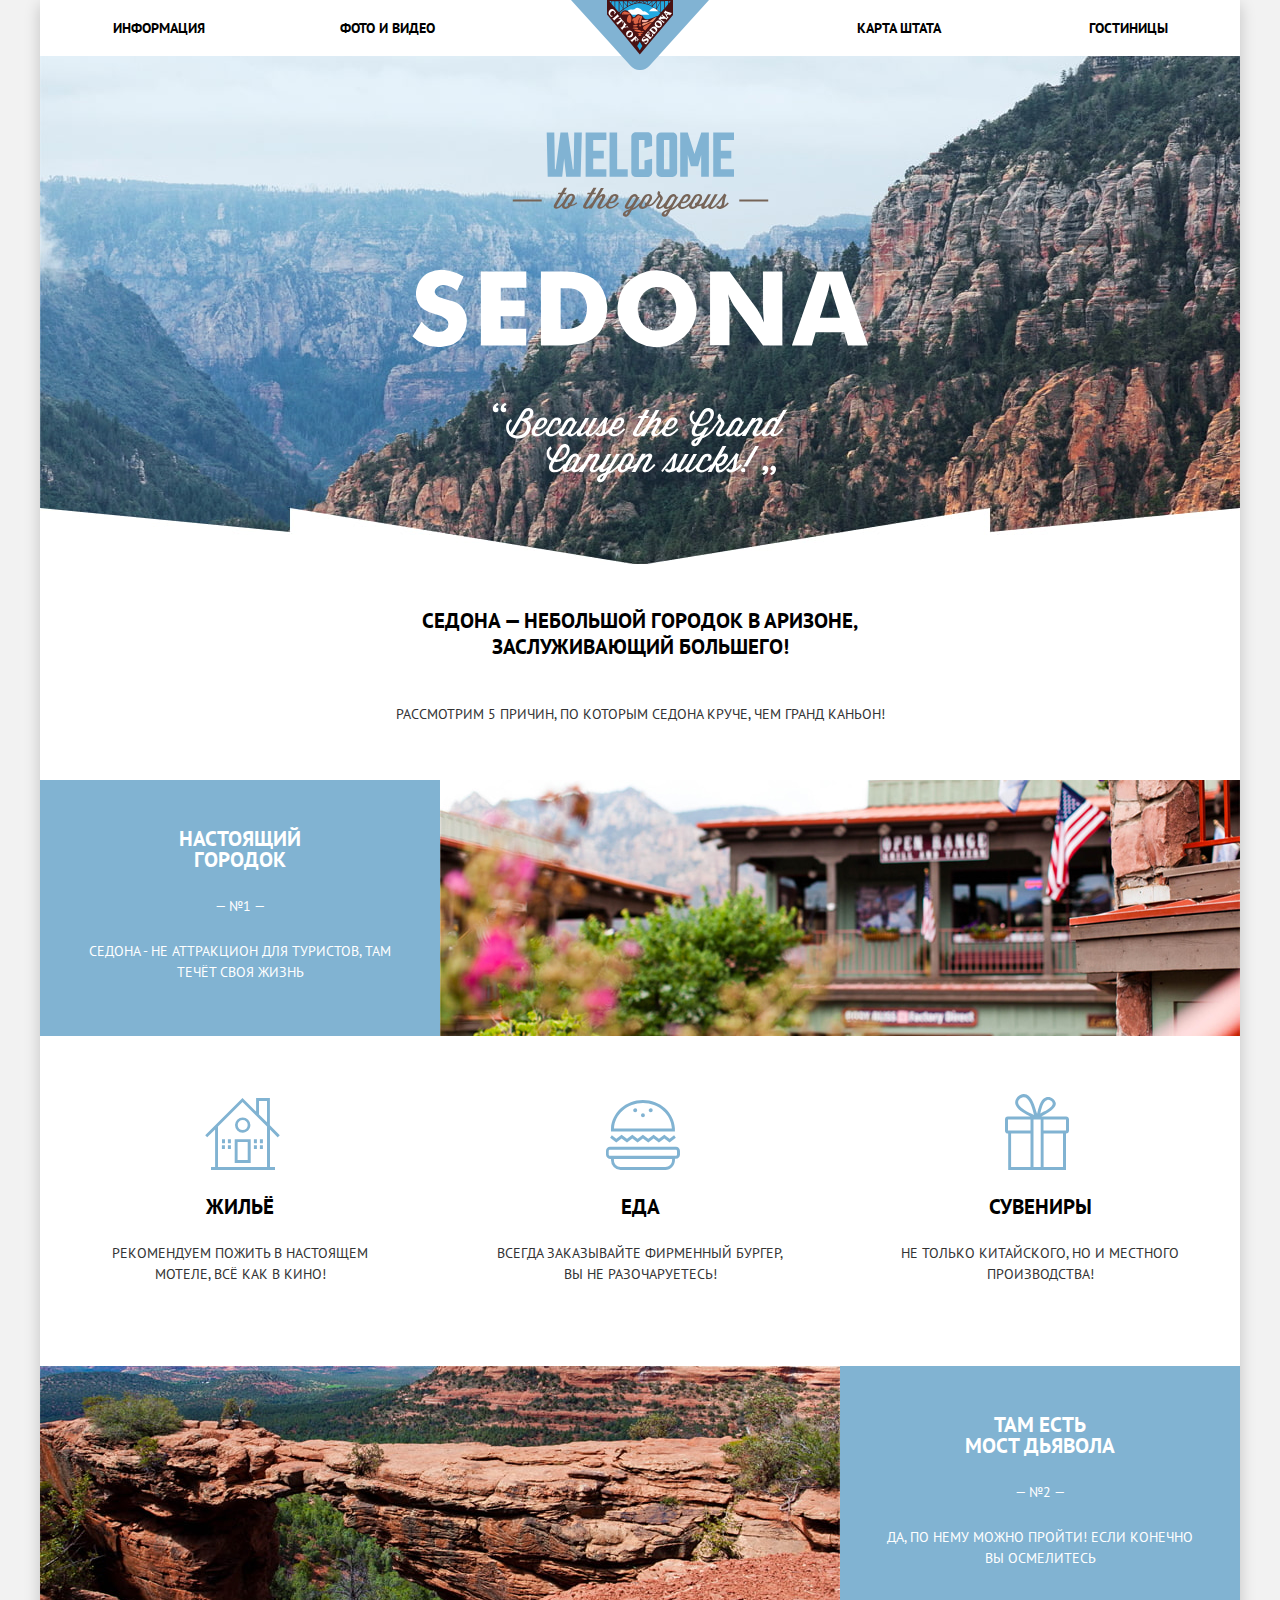
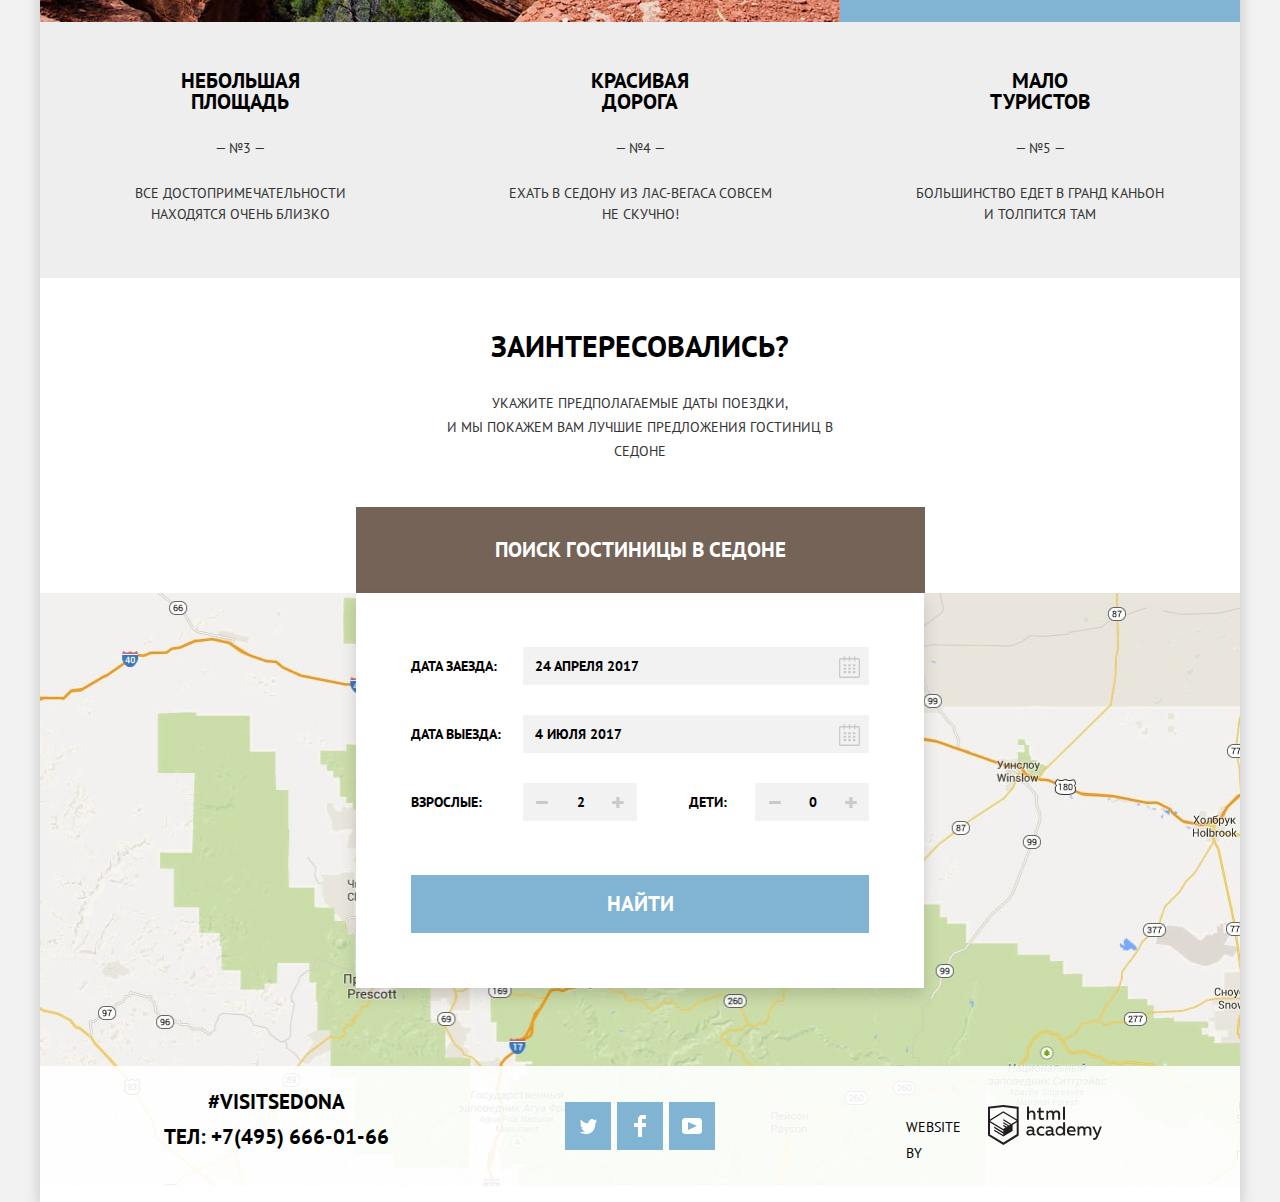
==== index.html @ 5205ff21 "декоративные элементы-часть: фильтр в каталоге (+добавила картинку в папку img), социконки, логотип " ====
<!DOCTYPE html>
<html class="page" lang="ru">
  <head>
    <meta charset="utf-8">
    <title>Седона Главная</title>
    <link href="https://fonts.googleapis.com/css2?family=PT+Sans:wght@400;700&display=swap" rel="stylesheet">
    <link href="css/normalize.css" rel="stylesheet">
    <link href="css/style.css" rel="stylesheet">
  </head>

  <body class="page-body">
  <div class="wrapper">
    <header class="header">
      <a class="header-logo">
        <img src="img/logo-sedona.svg" width="138" height="70"
             alt="Логотип компании Седона">
      </a>
      <nav class="main-navigation">
        <ul class="navigation-list">
          <li><a href="#">Информация</a></li>
          <li><a href="#">Фото и видео</a></li>
          <li><a href="#">Карта штата</a></li>
          <li><a href="catalog.html">Гостиницы</a></li>
        </ul>
      </nav>
    </header>

    <main class="main">
      <div class="introduction">
        <div class="introduction-picture">
          <h1 class="visually-hidden">Сервис поиска жилья в городке Седона</h1>
          <img src="img/welcome.svg" width="457" height="351"
               lang="en" alt="Welcome to the gorgeous Sedona. Because the Grand Canyon sucks!">
        </div>
        <p>Седона — небольшой городок в Аризоне, заслуживающий большего!</p>
      </div>
      <section class="features">
        <h2>Рассмотрим 5 причин, по которым Седона круче, чем Гранд Каньон!</h2>
        <ol class="features-list">
          <li class="feature-item feature-main feature-item-big">
            <div class="feature-item-wrapper">
              <span>— №1 —</span>
              <h3 class="feature-heading">Настоящий городок</h3>
              <p class="feature-text">Седона - не аттракцион для туристов, там течёт своя жизнь</p>
            </div>
            <img class="feature-img" src="img/town.jpg" width="800" height="256"
                 alt="городской пейзаж">
            <ul class="features-list-extra">
              <li class="list-extra-item extra-item-1">
                <h4>Жильё</h4>
                <p class="extra-text">Рекомендуем пожить в настоящем мотеле, всё как в кино!</p>
              </li>
              <li class="list-extra-item extra-item-2">
                <h4>Еда</h4>
                <p class="extra-text">Всегда заказывайте фирменный бургер, вы не разочаруетесь!</p>
              </li>
              <li class="list-extra-item extra-item-3">
                <h4>Сувениры</h4>
                <p class="extra-text">Не только китайского, но и местного производства!</p>
              </li>
            </ul>
          </li>
          <li class="feature-item feature-main feature-item-normal">
            <div class="feature-item-wrapper">
              <span>— №2 —</span>
              <h3 class="feature-heading">Там есть Мост&nbsp;Дьявола</h3>
              <p class="feature-text">Да, по нему можно пройти! Если конечно вы осмелитесь</p>
            </div>
            <img class="feature-img" src="img/devils-bridge.jpg" width="800" height="256"
                 alt="арочный каменный мост">
          </li>
          <li class="feature-item feature-item-small">
            <span>— №3 —</span>
            <h3 class="feature-heading">Небольшая площадь</h3>
            <p class="feature-text">Все достопримечательности находятся очень близко</p>
          </li>
          <li class="feature-item feature-item-small">
            <span>— №4 —</span>
            <h3 class="feature-heading">Красивая дорога</h3>
            <p class="feature-text">Ехать в Седону из Лас-Вегаса совсем не скучно!</p>
          </li>
          <li class="feature-item feature-item-small">
            <span>— №5 —</span>
            <h3 class="feature-heading">Мало туристов</h3>
            <p class="feature-text">Большинство едет в Гранд Каньон и&nbsp;толпится там</p>
          </li>
        </ol>
      </section>
      <section class="search-hotels">
        <h2 class="visually-hidden">Раздел поиска гостиниц</h2>
        <p class="question">Заинтересовались?</p>
        <p>Укажите предполагаемые даты поездки, и&nbsp;мы&nbsp;покажем&nbsp;вам&nbsp;лучшие предложения гостиниц в
          Cедоне</p>
        <button class="button button-2 open-form-button" type="button">Поиск гостиницы в Седоне</button>
        <div class="search-form-wrapper">
          <form class="search-form" action="https://echo.htmlacademy.ru" method="get">
            <p class="search-item search-item-date">
              <label for="datein">Дата заезда:</label>
              <input id="datein" type="text" name="datein" placeholder="24 апреля 2017"
                     aria-label="поле ввода даты заезда">
              <button class="button-form-decor button-decor-calendar" type="button"
                      aria-label="отметить в календаре дату заезда">
                <span class="visually-hidden">календарь</span>
                <svg width="21" height="23" viewBox="0 0 21 23" fill="none" xmlns="http://www.w3.org/2000/svg">
                  <path fill-rule="evenodd" clip-rule="evenodd" d="M16.406 3.02498H19.251C20.217 3.02498 21 3.84698 21
                  4.86198V21.164C21 22.179 20.217 23 19.251 23H1.75C0.784 23 0 22.179 0 21.164V4.86198C0 3.84698 0.784
                  3.02498 1.75 3.02498H4.593V1.64798C4.593 1.26698 4.887 0.958984 5.25 0.958984C5.612 0.958984 5.906
                  1.26698 5.906 1.64798V3.02498H9.844V1.64798C9.844 1.26698 10.138 0.958984 10.501 0.958984C10.862
                  0.958984 11.156 1.26698 11.156 1.64798V3.02498H15.094V1.64798C15.094 1.26698 15.387 0.958984 15.75
                   0.958984C16.112 0.958984 16.406 1.26698 16.406 1.64798V3.02498ZM19.5646 21.484C19.6466 21.3979
                   19.691 21.2828 19.688 21.164H19.689V4.86198C19.689 4.60898 19.493 4.40298 19.252
                   4.40298H16.407V5.78098C16.407 6.16198 16.113 6.46998 15.751 6.46998C15.388 6.46998 15.095
                   6.16198 15.095 5.78098V4.40298H11.157V5.78098C11.157 6.16198 10.863 6.46998 10.502 6.46998C10.139
                   6.46998 9.845 6.16198 9.845 5.78098V4.40298H5.907V5.78098C5.907 6.16198 5.613 6.46998 5.251
                   6.46998C4.888 6.46998 4.594 6.16198 4.594 5.78098V4.40298H1.75C1.50263 4.40953 1.30696 4.61458
                   1.312 4.86198V21.164C1.30696 21.4114 1.50263 21.6164 1.75 21.623H19.251C19.3698 21.6201 19.4826
                   21.5701 19.5646 21.484Z"/>
                  <path fill-rule="evenodd" clip-rule="evenodd" d="M4.59399 9.2251H7.21899V11.2911H4.59399V9.2251ZM4.59399
                  12.6681H7.21899V14.7351H4.59399V12.6681ZM7.21899 16.1121H4.59399V18.1781H7.21899V16.1121ZM9.18799
                  16.1121H11.813V18.1781H9.18799V16.1121ZM11.813 12.6681H9.18799V14.7351H11.813V12.6681ZM9.18799
                  9.2251H11.813V11.2911H9.18799V9.2251ZM16.406 16.1121H13.781V18.1781H16.406V16.1121ZM13.781
                  12.6681H16.406V14.7351H13.781V12.6681ZM16.406 9.2251H13.781V11.2911H16.406V9.2251Z"/>
                </svg>
              </button>
            </p>
            <p class="search-item search-item-date">
              <label for="dateout">Дата выезда:</label>
              <input id="dateout" type="text" name="dateout" placeholder="4 июля 2017"
                     aria-label="поле ввода даты выезда">
              <button class="button-form-decor button-decor-calendar" type="button"
                      aria-label="отметить в календаре дату выезда">
                <span class="visually-hidden">календарь</span>
                <svg width="21" height="23" viewBox="0 0 21 23" fill="none" xmlns="http://www.w3.org/2000/svg">
                  <path fill-rule="evenodd" clip-rule="evenodd" d="M16.406 3.02498H19.251C20.217 3.02498 21 3.84698 21
                  4.86198V21.164C21 22.179 20.217 23 19.251 23H1.75C0.784 23 0 22.179 0 21.164V4.86198C0 3.84698 0.784
                  3.02498 1.75 3.02498H4.593V1.64798C4.593 1.26698 4.887 0.958984 5.25 0.958984C5.612 0.958984 5.906
                  1.26698 5.906 1.64798V3.02498H9.844V1.64798C9.844 1.26698 10.138 0.958984 10.501 0.958984C10.862
                  0.958984 11.156 1.26698 11.156 1.64798V3.02498H15.094V1.64798C15.094 1.26698 15.387 0.958984 15.75
                   0.958984C16.112 0.958984 16.406 1.26698 16.406 1.64798V3.02498ZM19.5646 21.484C19.6466 21.3979
                   19.691 21.2828 19.688 21.164H19.689V4.86198C19.689 4.60898 19.493 4.40298 19.252
                   4.40298H16.407V5.78098C16.407 6.16198 16.113 6.46998 15.751 6.46998C15.388 6.46998 15.095
                   6.16198 15.095 5.78098V4.40298H11.157V5.78098C11.157 6.16198 10.863 6.46998 10.502 6.46998C10.139
                   6.46998 9.845 6.16198 9.845 5.78098V4.40298H5.907V5.78098C5.907 6.16198 5.613 6.46998 5.251
                   6.46998C4.888 6.46998 4.594 6.16198 4.594 5.78098V4.40298H1.75C1.50263 4.40953 1.30696 4.61458
                   1.312 4.86198V21.164C1.30696 21.4114 1.50263 21.6164 1.75 21.623H19.251C19.3698 21.6201 19.4826
                   21.5701 19.5646 21.484Z"/>
                  <path fill-rule="evenodd" clip-rule="evenodd" d="M4.59399 9.2251H7.21899V11.2911H4.59399V9.2251ZM4.59399
                  12.6681H7.21899V14.7351H4.59399V12.6681ZM7.21899 16.1121H4.59399V18.1781H7.21899V16.1121ZM9.18799
                  16.1121H11.813V18.1781H9.18799V16.1121ZM11.813 12.6681H9.18799V14.7351H11.813V12.6681ZM9.18799
                  9.2251H11.813V11.2911H9.18799V9.2251ZM16.406 16.1121H13.781V18.1781H16.406V16.1121ZM13.781
                  12.6681H16.406V14.7351H13.781V12.6681ZM16.406 9.2251H13.781V11.2911H16.406V9.2251Z"/>
                </svg>
              </button>
            </p>
            <div class="search-item-wrapper">
              <p class="search-item search-item-number search-item-adult">
                <label for="number-adult">Взрослые:</label>
                <button class="button-form-decor number-button button-decor-minus" type="button"
                        aria-label="уменьшить количество взрослых">
                  <span>−</span>
                </button>
                <input id="number-adult" type="number" name="number-adult" value="2"
                       aria-label="поле для ввода количества взрослых">
                <button class="button-form-decor number-button button-decor-plus" type="button"
                        aria-label="увеличить количество взрослых">
                  <span>+</span>
                </button>
              </p>
              <p class="search-item search-item-number search-item-children">
                <label for="number-children">Дети:</label>
                <button class="button-form-decor number-button button-decor-minus" type="button"
                        aria-label="уменьшить количество детей">
                  <span>−</span>
                </button>
                <input id="number-children" type="number" name="number-children" value="0"
                       aria-label="поле для ввода количества детей">
                <button class="button-form-decor number-button button-decor-plus" type="button"
                        aria-label="увеличить количество детей">
                  <span>+</span>
                </button>
              </p>
            </div>
            <button class="button button-1 search-button" type="submit" aria-label="найти предложения гостиниц">Найти
            </button>
          </form>
        </div>
      </section>
      <section class="map">
        <h2 class="visually-hidden">Как до нас добраться</h2>
        <img class="map-image" src="img/map.jpg" width="1199" height="593" alt="карта проезда в Седону">
      </section>
    </main>

    <footer class="footer">
      <section class="footer-contacts">
        <h2 class="visually-hidden">Наши контакты</h2>
        <p class="footer-contacts-hashtag" lang="en">#visitSEDONA</p>
        <p class="footer-contacts-phone">
          тел:
          <a href="tel:+74956660166" aria-label="телефон для связи +74956660166">+7(495) 666-01-66</a>
        </p>
      </section>
      <section class="footer-social">
        <h2 class="visually-hidden">Мы в соцсетях</h2>
        <ul class="footer-social-list">
          <li>
            <a class="social-button" href="https://twitter.com/">
              <span class="visually-hidden">Седона в Твиттере</span>
              <svg width="17" height="17" viewBox="0 0 17 17" fill="none" xmlns="http://www.w3.org/2000/svg">
                <path d="M10.95 1.14409C12.635 0.648089 13.934 1.41409 14.527 2.32309C15.2 2.09209 15.858 1.84209
                16.538 1.61509C16.5249 2.30145 16.2117 2.94761 15.681 3.38309C16.366 3.55309 16.985 2.89209 16.985
                2.89209C16.816 3.89209 15.979 4.68009 15.422 4.91609C15.191 11.6661 12.247 16.1331 5.34498
                15.9981H4.89898C4.48898 15.9981 0.734977 15.5381 0.000976562 14.1111C2.27198 14.3071 3.89398 13.6891
                4.69398 12.9341C3.73398 12.6341 2.01498 12.4571 1.71498 9.98409C2.06398 10.0901 2.27898 10.2121 2.90498
                10.1031C1.70498 9.24709 0.373977 8.53009 0.447977 6.33009C0.732977 6.65809 1.51498 6.86609 1.78798
                6.80209C1.08498 6.56109 -0.182023 3.44209 0.893977 1.85009C2.71198 3.70409 4.62898 5.45609 8.04598
                 5.62309C8.25398 3.33009 9.18298 1.79309 10.95 1.14409Z"/>
              </svg>
            </a>
          </li>
          <li>
            <a class="social-button" href="https://www.facebook.com/">
              <span class="visually-hidden">Седона в Фейсбуке</span>
              <svg width="12" height="22" viewBox="0 0 12 22" fill="none" xmlns="http://www.w3.org/2000/svg">
                <path d="M12 4V0H8C5.79086 0 4 1.79086 4 4V8H0V12H4V22H8V12H12V8H8V4H12Z"/>
              </svg>
            </a>
          </li>
          <li>
            <a class="social-button" href="https://www.youtube.com/">
              <span class="visually-hidden">Седона в Ютьюбе</span>
              <svg width="20" height="16" viewBox="0 0 20 16" fill="none" xmlns="http://www.w3.org/2000/svg">
                <path fill-rule="evenodd" clip-rule="evenodd" d="M3 0H17C18.65 0 20 1.35 20 3V13C20 14.65 18.65 16
                17 16H3C1.35 16 0 14.65 0 13V3C0 1.35 1.35 0 3 0ZM6.027 4.002V11.998L15.014 8L6.027 4.002Z"/>
              </svg>
            </a>
          </li>
        </ul>
      </section>
      <p class="footer-copyright" lang="en">
        <span class="footer-copyright-text">Website by</span>
        <a class="footer-copyright-link" href="https://htmlacademy.ru/intensive/htmlcss">
          <!--<img src="img/logo-htmlacademy.svg" width="115" height="41"
               alt="HTML Academy">-->
          <svg width="115" height="41" fill="none" xmlns="http://www.w3.org/2000/svg">
            <path fill-rule="evenodd" clip-rule="evenodd" d="M15.5 1h-.1L0 2.8v28.8l15.4 9.3 15.3-9.3V2.7L15.5 1.1zM77
            2.7h-2v13.1h2v-13zM41 2.6v5.2a4 4 0 012.8-1.3c1 0 2 .3 2.6 1 .7.7 1 1.7 1 2.7v5.6h-2v-5.3c.1-.6
            0-1-.3-1.5-.4-.4-.8-.6-1.3-.7h-.3c-1 0-2 .6-2.5 1.5v6h-2V2.6h2zM77 31.5h-1.7V30a4 4 0 01-3.4 1.6 4.7 4.7 0
             01-4.3-4.7c0-2.5 1.9-4.6 4.3-4.8a4 4 0 013.2 1.5v-5.4h2v13.2zM47 30l.6-.1v1.4l-1.2.2c-.8 0-1.5-.4-1.8-1a5
             5 0 01-3.3 1.1c-1.6 0-3-.9-3-2.8 0-2.3 2-3 3.9-3l2.3.3V26c0-1-.8-2-2.4-2-1 0-2.1.3-3.1.8v-1.9c1-.3 2.2-.5
             3.3-.6 2.5 0 4 1.2 4 4v3.2l.2.4c.1.2.2.2.4.2h.2zm-6.7-1.3c0 .4.2.8.5 1 .3.3.6.4 1 .4h.1c1 0 1.9-.4
             2.6-1v-1.6a10 10 0 00-2-.2c-1 0-2.2.3-2.2 1.4zM56 23c-.8-.4-1.7-.7-2.7-.7H53c-1.2 0-2.3.6-3.1 1.5-.9
             1-1.3 2.1-1.3 3.4v.4a4.5 4.5 0 004.7 4.2c1 0 2-.2 3-.6v-1.8c-.8.4-1.7.7-2.6.7-1 0-2.1-.5-2.7-1.5a3 3 0
              010-3c.6-1 1.6-1.5 2.7-1.5.9 0 1.7.3 2.4.8v-1.9zm10.2 7.2l.5-.1v1.4l-1.2.2c-.8 0-1.5-.4-1.8-1a5 5 0
              01-3.3 1.1c-1.6 0-3-.9-3-2.8 0-2.3 2-3 3.9-3 .7 0 1.5.1 2.2.3V26c0-1-.8-2-2.3-2-1 0-2.1.3-3.1.8v-1.9c1-.3
              2.2-.5 3.3-.6 2.5 0 4 1.2 4 4v3.2c0 .2 0 .3.2.4 0 .2.2.2.4.2h.2zm-6.3-.3c-.3-.2-.5-.6-.5-1 0-1 1.1-1.4
              2.3-1.4.6 0 1.2 0 1.9.2V29c-.7.7-1.6 1-2.6 1-.5.1-.9 0-1.1-.3zm9.4-2.9a3 3 0 013-3v.1A3 3 0 0175 26V28a3
              3 0 01-2.9 2 3 3 0 01-2.9-3zm14-4.7c3.5 0 4.8 3 4.2 5.5h-6.6c.2 1.7 1.8 2.3 3.4 2.3 1 0 1.9-.2
              2.8-.6V31c-1 .4-2.1.7-3.2.6-2.7 0-5-1.5-5-4.7 0-1.2.3-2.4 1.1-3.3.8-1 2-1.4 3.1-1.5h.2zm-2.4 4a2.4
              2.4 0 012.5-2.3 2 2 0 011.8.6c.4.5.6 1.1.6 1.7h-5zm8.6 5.3v-9h1.7v1a4 4 0 013-1.3 3 3 0 012.7
              1.5c.8-.9 2-1.4 3.1-1.4 1 0 1.9.3 2.5 1 .7.7 1 1.6.9 2.6v5.6h-2v-5.6c0-.4
              0-.9-.4-1.2-.3-.4-.7-.6-1.1-.7h-.3a3 3 0 00-2.2 1.2v6.3h-2v-5.6c0-.4
              0-.9-.4-1.2-.2-.4-.7-.6-1.1-.7h-.2c-1 .1-1.8.6-2.3 1.4v6.1h-1.9zm24.5-9h-2l-2.7 6.8-3-6.8h-2.1l4.2
              9-.2.5c-.5 1.4-1.2 2-2.1 2a3 3 0 01-1 0v1.6l1.2.2c1.3 0 2.6-.8 3.6-3.1l4-10.2zM52.7 6.8V3.5l-2
              .5v2.7h-1.6v1.8h1.7V13c0 .8.2 1.6.8 2.2.6.6 1.4.9 2.2.7a7 7 0 002.3-.3v-1.8c-.5.3-1.1.4-1.7.4-1.2
              0-1.7-.4-1.7-1.6v-4h3.2V6.7h-3.2zm5.7 9v-9H60v1a4 4 0 013-1.3 3 3 0 012.7 1.4c.8-.9 1.9-1.4 3-1.4 1 0 2
              .3 2.6 1 .6.7 1 1.7.8 2.6v5.6h-2v-5.5c0-.5 0-1-.4-1.3-.2-.3-.7-.6-1.1-.6h-.2a3 3 0 00-2.2
              1.2v6.2h-2v-5.5c0-.5-.1-1-.4-1.3-.3-.3-.7-.6-1.1-.6h-.3c-1 0-1.8.6-2.3 1.4v6h-1.8zM28.7
              30.3zm0-12v12l-13.3 8.1-13.4-8V18.4l13.3 8.1V28l-9.1-5.5V24l9.1 5.7V31l-9.1-5.6V27l9.2 5.6
              9.2-5.7v-6l4.1-2.6zm0-1.5L25 18.9 23.3 20l-8-5v1.5l6.9 4.2-.2.1-1 .6-5.7-3.4v1.4l4.5 2.7-1
              .7-3.5-2v1.4l2.2 1.3-2.2 1.4-13.2-8 13.2-8.2 13.4 8zM15.3 7.3l13.4 8V4.7L15.4 3 2 4.6v10.8l13.3-8.1z"/>
          </svg>
          <span class="visually-hidden">Website by HTML Academy</span>
        </a>
      </p>
    </footer>
  </div>
  </body>
</html>
---- css/style.css ----
/* Variables */

:root {
  --white: #FFFFFF; /*background-page, filter-text, range-line-full, check-box-standard, background-input-focus */
  --background-basic: #EEEEEE; /*3-4-5-features*/
  --background-mountain: #B38B84; /*background-mountain*/
  --background-map: #CBDDA9; /*background-map*/
  --background-other: #F2F2F2; /*background-left-right, background-input-standard, background-rating */
  --small-text: #333333; /*small-text-index */
  --box-shadow-all: rgba(0, 1, 1, 0.2); /*box-shadow-all*/
  --box-shadow-form: rgba(0, 1, 1, 0.15); /*box-shadow index-form */
  --input-hover: #EBEBEB; /*background-input-hover*/
  --border: #E5E5E5; /*input-border-focus, catalog-border*/
  --form-icon: #A9A9A9; /*form-icon-standard-index*/
  --checkbox-blocked: #6A6A6A;
  --range-round: #ABABAB; /*range-round*/
  --scale-text-opacity: rgba(255, 255, 255, 0.3); /*scale-text-opacity*/
  --sorting-icon: #CACACA; /*sorting-icon-standard*/
  --rating-text: #666666; /*rating-text*/

  --footer: rgba(255, 255, 255, 0.9); /*footer*/
  --html-academy: #231F20; /*html-academy-standard*/
  --html-academy-active: #BDBBBC; /*html-academy-active*/

  --button-2-hover: #604E43; /*button-2-hover*/
  --button-2-active: #503E33; /*button-2-active*/
  --extra-color: #766357; /*button-2-standard, menu-link-active */

  --button-1-hover: #669EC0; /*button-1-hover, socials-icon-hover*/
  --button-1-active: #5496BD; /*button-1-active, socials-icon-active*/
  --theme-color: #81B3D2;
  /*button-1-standard, socials-icon-standard, stars, background hotels, menu-link-hover,
                        sorting-link-active-hover, sorting-icon-active, card-link-hover, form-icon-active
                        html-academy-hover*/
  --black: #000000; /*big text, sorting-icon-hover, card-link-standard, form-icon-hover*/
  --sorting-link: rgba(0, 0, 0, 0.3); /*sorting-link*/
}

/* Global */

html {
  box-sizing: border-box;
}

*, *:before, *:after {
  box-sizing: inherit;
}

body {
  min-width: 1200px;
  margin: 0;
  padding: 0;
  font-size: 14px;
  line-height: 21px;
  font-weight: 400;
  font-family: "PT Sans", Arial, sans-serif;
  text-transform: uppercase;
  color: var(--small-text);
  background-color: var(--background-other);
}

a {
  text-decoration: none;
}

img {
  max-width: 100%;
  height: auto;
}

.header {
  width: 100%;
  margin-bottom: 15px;
  padding-top: 15px;
  position: relative;
}

/* Grid */

.wrapper {
  width: 1200px;
  min-height: 100vh;
  background-color: var(--white);
  margin: 0 auto;
  display: grid;
  grid-template-rows: min-content 1fr min-content;
  align-content: start;
  box-shadow: 0 5px 15px var(--box-shadow-all);
}

/* Logo */

.header-logo {
  position: absolute;
  top: 0;
  left: 50%;
  right: 50%;
  width: 138px;
  height: 70px;
  margin-left: -69px;
}

/* Main navigation */

.main-navigation {
  padding-right: 72px;
  padding-left: 73px;
  line-height: 26px;
  font-weight: 700;
  list-style: none;
}

.navigation-list {
  display: flex;
  flex-wrap: wrap;
  list-style: none;
  margin: 0;
  padding: 0;
}

.navigation-list li {
  width: 227px;
}

.navigation-list li:nth-child(4n+1) {
  text-align: left;
}

.navigation-list li:nth-child(4n+2) {
  text-align: left;
  margin-right: auto;
}

.navigation-list li:nth-child(4n+3) {
  text-align: right;
}

.navigation-list li:nth-child(4n+4) {
  text-align: right;
}

.navigation-list a:not([href]) {
  color: var(--extra-color);
}

.navigation-list a {
  color: var(--black);
}

.navigation-list a:hover,
.navigation-list a:focus {
  color: var(--theme-color);
}

.navigation-list a:active {
  color: var(--sorting-link);
}

/* Introduction */

.introduction {
  text-align: center;
  margin-bottom: 41px;

}

.introduction-picture {
  margin-bottom: 43px;
  padding-top: 76px;
  padding-bottom: 82px;
  background-color: var(--background-mountain);
  background-image: url("../img/mountain-landscape.jpg");
  background-position: center bottom;
  background-size: cover;

}

.introduction-picture img {
  display: block;
  width: 457px;
  height: 351px;
  margin: 0 auto;
}

.introduction p {
  font-size: 21px;
  line-height: 26px;
  font-weight: 700;
  color: var(--black);
  margin: 0 365px;
}

/* Features */

.features {
  text-align: center;
  font-size: 14px;
  line-height: 21px;
  font-weight: 400;
  margin-bottom: 56px;
}

.features-list {
  display: grid;
  grid-template-columns: 1fr 1fr 1fr;
  grid-template-rows: auto 1fr 1fr;
  margin: 0;
  padding: 0;
  list-style: none;
}

.features h2 {
  margin: 0;
  margin-bottom: 53px;
  font-size: inherit;
  line-height: 26px;
  font-weight: inherit;
}

.feature-item h3,
.feature-item h4 {
  margin: 0;
  margin-bottom: 26px;
  padding-right: 70px;
  padding-left: 70px;
  font-size: 21px;
}

.feature-item-small h3,
.features-list-extra h4 {
  color: var(--black);
}

.feature-item-big {
  grid-column: 1 / 4;
  grid-row: 1 / 2;
  display: grid;
  grid-template-columns: 1fr 1fr 1fr;
  grid-template-rows: min-content auto;
  margin-bottom: 74px;
}

.feature-item-big .feature-item-wrapper {
  grid-column: 1 / 2;
  grid-row: 1 / 2;
}

.feature-main .feature-item-wrapper {
  display: flex;
  flex-direction: column;
  padding: 48px 45px 0;
  color: var(--white);
  background-color: var(--theme-color);
}

.feature-img {
  width: 800px;
  height: 256px;
  margin: 0;
}

li.feature-item-big .feature-img {
  grid-column: 2 / 4;
  grid-row: 1 / 2;
}

li.feature-item-normal {
  grid-column: 1 / 4;
  grid-row: 2 / 3;
  display: grid;
  grid-template-columns: 1fr 1fr 1fr;
  grid-template-rows: auto;
}

.feature-item-normal .feature-item-wrapper {
  grid-column: 3 / 4;
  grid-row: 1 / 2;
}

.feature-item-normal .feature-img {
  grid-column: 1 / 3;
  grid-row: 1 / 2;
  margin: 0;
}

.feature-item span {
  margin: 0;
  margin-bottom: 24px;
}

.feature-text {
  margin: 0;
}

.features-list-extra {
  grid-column: 1 / 4;
  grid-row: 2 / 3;
  display: flex;
  justify-content: space-around;
  min-height: 256px;
  margin: 0;
  padding: 0;
  padding-top: 160px;
  list-style: none;
}

.list-extra-item {
  width: 400px;
  padding-right: 50px;
  padding-left: 50px;
}

.list-extra-item h4 {
  position: relative;
}

.list-extra-item h4::after {
  content: "";
  position: absolute;
  bottom: 47px;
  left: 50%;
  margin-left: -35px;
  color: var(--theme-color);
  background-repeat: no-repeat;
  background-position: 0 0;
}

.extra-item-1 h4::after {
  width: 75px;
  height: 72px;
  background-image: url("../img/housing.svg");
}

.extra-item-2 h4::after {
  width: 75px;
  height: 70px;
  background-image: url("../img/food.svg");
}

.extra-item-3 h4::after {
  width: 64px;
  height: 77px;
  background-image: url("../img/souvenirs.svg");
}

.extra-text {
  margin: 0;
}

.feature-heading {
  order: -1;
}

li.feature-item-small {
  display: flex;
  flex-direction: column;
  padding: 48px 60px 0;
  background-color: var(--background-basic);
}

/* Search hotels */

.search-hotels {
  padding: 0 300px 0;
  line-height: 24px;
  text-align: center;
}

.question {
  margin: 0;
  margin-bottom: 33px;
  font-size: 30px;
  font-weight: 700;
  color: var(--black);
}

.question + p {
  margin: 0;
  margin-bottom: 44px;
  padding: 0 82px 0;
}

.search-hotels button {
  margin-bottom: 0;
  font-size: 21px;
  line-height: 26px;
}

.open-form-button {
  padding: 30px 139px;
}

/* Button */

.button {
  display: inline-block;
  font-weight: 700;
  text-align: center;
  color: var(--white);
  vertical-align: middle;
  text-transform: uppercase;
  border: none;
}

.button-1 {
  background-color: var(--theme-color);
}

.button-1:hover,
.button-1:focus {
  background-color: var(--button-1-hover);
}

.button-1:active {
  color: var(--scale-text-opacity);
  background-color: var(--button-1-active);
}

.button-2 {
  background-color: var(--extra-color);
}

.button-2:hover,
.button-2:focus {
  background-color: var(--button-2-hover);
}

.button-2:active {
  color: var(--scale-text-opacity);
  background-color: var(--button-2-active);
}

/* Search-form */

.search-form {
  margin: 0 auto;
  padding-top: 54px;
  padding-right: 55px;
  padding-bottom: 55px;
  padding-left: 55px;
  width: 568px;
  font-size: 14px;
  line-height: 26px;
  font-weight: 700;
  color: var(--black);
  box-shadow: 0 7px 15px var(--box-shadow-form);
  text-align: left;
}

.search-item {
  margin: 0;
  margin-bottom: 30px;
  position: relative;
  display: flex;
  justify-content: space-between;
}

.search-item-adult {
  margin-right: 14px;
  width: 226px;
}

.search-item-children {
  min-width: 180px;
}

.search-item-wrapper {
  display: flex;
  justify-content: space-between;
}

.search-item input {
  margin: 0;
  padding: 11px 11px 11px 12px;
  font-weight: 700;
  text-transform: inherit;
  background-color: var(--background-other);
  border: 0;
}

.search-item label {
  margin: 0;
  align-self: center;
}

.search-item-date input {
  width: 346px;
}

.search-item-number input {
  width: 114px;
  text-align: center;
}

input[type="number"]::-webkit-outer-spin-button,
input[type="number"]::-webkit-inner-spin-button {
  -webkit-appearance: none;
  appearance: none;
  margin: 0;
}

input[type="number"] {
  -moz-appearance: textfield;
}

.search-item-number {
  margin-bottom: 45px;
}

.search-item input:hover {
  background-color: var(--input-hover);
}

.search-item input:focus {
  background-color: var(--white);
  border: 2px solid var(--border);
}

.search-item input[type="text"]::placeholder {
  color: var(--black);
}

.search-item input[type="text"]::-ms-input-placeholder {
  color: var(--black);
}

.search-button {
  width: 458px;
  margin-top: 9px;
  padding: 16px 17px;
}

.button-form-decor {
  margin: 0;
  padding: 0;
  position: absolute;
  border: none;
  background-color: transparent;
}

.button-decor-calendar {
  width: 21px;
  height: 23px;
  top: 8px;
  right: 9px;
}

.button-decor-calendar path {
  fill: var(--sorting-icon);
}

.button-decor-calendar:hover path,
.button-decor-calendar:focus path {
  fill: var(--black);
}

.button-decor-calendar:active path {
  fill: var(--theme-color);
}

.number-button {
  display: inline-block;
  margin: 0;
  padding: 0;
  font-weight: 700;
  text-align: center;
  color: var(--black);
  vertical-align: middle;
  text-transform: uppercase;
  border: none;
  width: 12px;
  height: 12px;
}

.number-button span {
  font-size: 26px;
}

.search-item-children .button-decor-minus {
  right: 89px;
  bottom: 20px;
}

.search-item-adult .button-decor-minus {
  right: 90px;
  bottom: 20px;
}

.search-item-children .button-decor-plus {
  right: 13px;
  bottom: 20px;
}

.search-item-adult .button-decor-plus {
  right: 14px;
  bottom: 20px;
}

.number-button {
  color: var(--sorting-icon);
}

.number-button:hover,
.number-button:focus {
  color: var(--black);
}

.number-button:active {
  color: var(--theme-color);
}

/* Map */
.map {
  margin: 0;
  padding: 0;
}

.map-image {
  width: 1200px;
  height: 593px;
  text-align: center;
  margin: 0;
  padding: 0;
  background-color: var(--background-map);
}

/* Footer */

.footer {
  display: grid;
  grid-template-columns: 1fr 1fr 1fr;
  justify-content: space-around;
  padding: 23px 54px 36px;
  line-height: 26px;
  color: var(--black);
  background-color: var(--footer);
}

.footer-contacts {
  justify-self: center;
  margin: 0;
  font-size: 21px;
  font-weight: 700;
  text-align: center;
}

.footer-contacts-hashtag {
  margin: 0;
  margin-bottom: 9px;
}

.footer-contacts-phone {
  margin: 0;
}

.footer-contacts a {
  margin: 0;
  padding: 0;
  color: var(--black);
}

.footer-contacts a:hover,
.footer-contacts a:focus {
  color: var(--theme-color);
}

.footer-contacts a:active {
  color: var(--sorting-link);
}

.footer-social {
  justify-self: center;
  margin: 0;
  padding-top: 13px;
  width: 150px;
}

.footer-social-list {
  display: flex;
  flex-wrap: wrap;
  justify-content: space-between;
  margin: 0;
  padding: 0;
  list-style: none;
}

/* Social button */

.social-button {
  display: flex;
  align-items: center;
  justify-content: center;
  width: 46px;
  height: 48px;
  background-color: var(--theme-color);
  color: var(--white);
}

.social-button path {
  fill: var(--white);
}

.social-button:hover,
.social-button:focus {
  background-color: var(--button-1-hover);
}

.social-button:active {
  background-color: var(--button-1-active);

}

.social-button:active path {
  fill: var(--scale-text-opacity);
}

/* Copyright */

.footer-copyright {
  justify-self: center;
  max-width: 197px;
  margin: 0;
  padding: 0;
  padding-top: 15px;
  display: flex;
  align-items: start;
}

.footer-copyright-text {
  margin-right: 8px;
  padding-top: 10px;
}

.footer-copyright-link {
  margin: 0;
  padding: 0;
}

.footer-copyright-link path {
  fill: var(--html-academy);
}

.footer-copyright-link:hover path,
.footer-copyright-link:focus path {
  fill: var(--theme-color);
}

.footer-copyright-link:active path {
  fill: var(--html-academy-active);
}

/* Filters */

.filters {
  margin: 0;
  padding-top: 26px;
  padding-right: 73px;
  padding-left: 72px;
  padding-bottom: 7px;
  color: var(--white);
  background-color: var(--background-mountain);
  background-image: url("../img/background.jpg");
  background-position: center bottom;
  background-size: cover;
}

.filter {
  margin: 0;
  display: flex;
  flex-wrap: wrap;
}

.filter-fieldset {
  padding: 0;
  margin: 0;
  border: none;
}

.filter fieldset:not(:nth-last-child(-n+2)) {
  margin-right: 117px;
}

.filter fieldset:nth-last-child(2) {
  margin-right: auto;
}

.filter-legend {
  margin-bottom: 11px;
  font-size: 16px;
  font-weight: 700;
}

.filter-list {
  padding: 0;
  padding-top: 14px;
  padding-left: 41px;
  margin: 0;
  list-style: none;
}

.filter-list-item {
  margin-bottom: 25px;
}

.filter-list-item label {
  position: relative;
  display: block;
  cursor: pointer;
  user-select: none;
}

.filter-input-checkbox:not(:checked) + label::before {
  content: "";
  position: absolute;
  left: -40px;
  top: 0;
  width: 23px;
  height: 23px;
  border: 2px solid var(--white);
  border-radius: 2px;
}

.filter-input-checkbox:checked + label::before {
  content: "";
  position: absolute;
  left: -40px;
  top: 0;
  width: 27px;
  height: 23px;
  background-image: url("../img/checkbox-on.svg");
  background-repeat: no-repeat;
  background-position: 0 0;
}

.filter-input-checkbox:not(:checked):disabled + label::before {
  content: "";
  position: absolute;
  left: -40px;
  top: 0;
  width: 23px;
  height: 23px;
  border: 2px solid var(--checkbox-blocked);
  border-radius: 2px;
}

.filter-input-checkbox:checked:disabled + label::before {
  content: "";
  position: absolute;
  left: -40px;
  top: 0;
  width: 27px;
  height: 23px;
  background-image: url("../img/checkbox-on-blocked.svg");
  background-repeat: no-repeat;
  background-position: 0 0;
}

.filter-input-checkbox:focus + label::before {
  outline: thin dotted;
  outline: 5px auto -webkit-focus-ring-color;
  outline-offset: -2px;
}

/* Range-filter */

.filter-fieldset-range {
  margin-bottom: 20px;
}

.range-filter {
  width: 317px;
}

.price-controls {
  position: relative;
  margin-bottom: 5px;
  padding: 5px 8px 6px 5px;
  display: grid;
  grid-template-columns: 1fr 1fr;
  border: 2px solid var(--white);
  border-radius: 2px;
}

.price-controls::after {
  content: "";
  position: absolute;
  top: 15px;
  left: 147px;
  transform: rotate(90deg);
  width: 23px;
  height: 2px;
  background-color: var(--white);
}

.price-wrapper {
  position: relative;
  justify-self: end;
}

.price-controls label {
  margin: 0;
  padding: 0;
}

.price-controls input[type="number"] {
  margin: 0;
  padding: 0;
  color: var(--white);
  background-color: transparent;
  width: 70px;
  text-transform: inherit;
  border: none;
}

.range-controls {
  position: relative;
  height: 10px;
  padding: 15px 0;
}

.range-controls .scale {
  height: 2px;
  margin-left: 7px;
  background: var(--scale-text-opacity);
}

.range-controls .bar {
  width: 82%;
  height: 2px;
  background: var(--white);
}

.toggle {
  box-sizing: content-box;
  position: absolute;
  top: 6px;
  width: 4px;
  height: 4px;
  padding: 0;
  border: 7px solid var(--white);
  background-color: var(--range-round);
  border-radius: 50%;
  box-shadow: 0 2px 1px 0 var(--range-round);
  cursor: pointer;
}

.range-controls .toggle-min {
  left: 1px;
}

.range-controls .toggle-max {
  left: 253px;
}

.toggle:hover,
.toggle:focus {
  /*bottom: 1px;
  right: 2px;
  border: 9px solid var(--white);*/
  transform: scale(1.3)
}

.filter-button {
  display: block;
  padding: 5px 34px 6px 34px;
  line-height: 21px;
  text-transform: uppercase;
  margin: 0 85px;
  color: var(--white);
  background-color: transparent;
  border: 2px solid var(--white);
  border-radius: 2px;
}

.filter-button:hover,
.filter-button:focus {
  color: var(--black);
  background-color: var(--white);
}

/* Sorting*/

.sorting {
  margin: 0;
  margin-top: 29px;
  padding-right: 73px;
  padding-bottom: 31px;
  padding-left: 73px;
  display: flex;
  font-size: 12px;
  line-height: 18px;
  color: var(--black);
  border-bottom: 1px solid var(--border);
}

.sorting-list {
  margin: 0;
  padding: 0;
  list-style: none;
}

.sorting-results {
  margin: 0;
  margin-right: 47px;
  font-size: 21px;
  line-height: 26px;
  font-weight: 700;
}

.sorting-text {
  margin: 0;
  margin-right: 40px;
  padding-top: 2px;
  align-self: start;
}

.sorting-catigories {
  margin-right: auto;
  padding-top: 3px;
  align-self: start;
  display: flex;
  flex-wrap: wrap;
}

.sorting-catigories li {
  margin: 0;
  padding: 0;
  margin-right: 33px;
}

.sorting-catigories li:last-child {
  margin-right: 0;
}

.sorting-catigories a {
  margin: 0;
  padding: 0;
  color: var(--sorting-link);
  border-bottom: 1px dotted var(--theme-color);
}

.sorting-catigories-link:hover,
.sorting-catigories-link:focus {
  color: var(--theme-color);
}

.sorting-catigories-link:active {
  color: var(--black);
  border: none;
}

.sorting-catigories-link.current {
  color: var(--theme-color);
  border: none;
}

.sorting-controls {
  width: 35px;
  position: relative;
}

.sorting-controls-item {
  width: 11px;
  height: 10px;
  margin: 0;
  padding: 0;
  position: absolute;
}

.sorting-controls-up {
  transform: rotate(180deg);
  top: 15px;
  left: 0;
}

.sorting-controls-down {
  top: 8px;
  right: 0;
}

.sorting-controls-link path {
  fill: var(--sorting-icon);
}

.sorting-controls-link:hover path,
.sorting-controls-link:focus path {
  fill: var(--black);
}

.sorting-controls-link:active path {
  fill: var(--theme-color);
}

.sorting-controls-link.current path {
  fill: var(--theme-color);
}

/* Catalog */
.catalog {
  margin: 0;
  padding: 0;

}

.catalog-list {
  margin: 0;
  padding: 0;
  list-style: none;
  display: grid;

}

.catalog-item {
  display: flex;
  min-height: 151px;
  padding-top: 24px;
  padding-right: 71px;
  padding-left: 73px;
  padding-bottom: 30px;

  border-bottom: 1px solid var(--border);
}

.catalog-item-image {
  width: 135px;
  height: 90px;
  margin: 0;
  margin-right: 29px;
  padding-top: 6px;
}

.catalog-item-info {
  width: 288px;
  margin-right: auto;
  display: flex;
  flex-wrap: wrap;
  justify-content: start;
  align-items: start;
  align-content: start;
}

.catalog-item-info h3 {
  width: 288px;
  margin: 0;
  margin-bottom: 6px;
  padding: 0;
  font-size: 21px;
  line-height: 26px;
  font-weight: 700;
}

.item-info-wrapper {
  display: flex;
  margin-bottom: 16px;
}

.item-info-wrapper span {
  min-width: 109px;
  margin: 0;
  margin-right: 6px;
  padding: 0;
}

.catalog-item-info .button-1 {
  margin-right: 6px;
}

.catalog-button {
  margin: 0;
  padding: 4px 17px 2px 17px;
}

a.item-link {
  color: var(--black);
}

a.item-link:hover,
a.item-link:focus {
  color: var(--theme-color);
}

a.item-link:active {
  color: var(--sorting-link);
}

.wrap-rating {
  padding-top: 5px;
  display: flex;
  flex-direction: column;
  justify-content: space-between;
}

.catalog-item-stars {
  height: 17px;
  margin: 0;
  padding: 0;
  margin-left: auto;
  background-image: url(/img/star.svg);
  background-repeat: space;
}

.four-stars {
  width: 91px;
}

.three-stars {
  width: 67px;
}

.two-stars {
  width: 42px;
}

.rating {
  padding: 3px 12px 3px 15px;
  margin: 0;
  margin-right: 2px;
  color: var(--rating-text);
  background-color: var(--background-other);
}

.visually-hidden:not(:focus):not(:active),
input[type="checkbox"].visually-hidden,
input[type="radio"].visually-hidden {
  position: absolute;
  width: 1px;
  height: 1px;
  margin: -1px;
  border: 0;
  padding: 0;
  white-space: nowrap;
  clip-path: inset(100%);
  clip: rect(0 0 0 0);
  overflow: hidden;
}

/* Layers */

.search-form-wrapper {
  width: 100%;
  position: relative;
}

.search-form {
  position: absolute;
  background-color: var(--white);
  right: 16px;
  top: 0;
}

.map {
  margin-bottom: -126px;
}
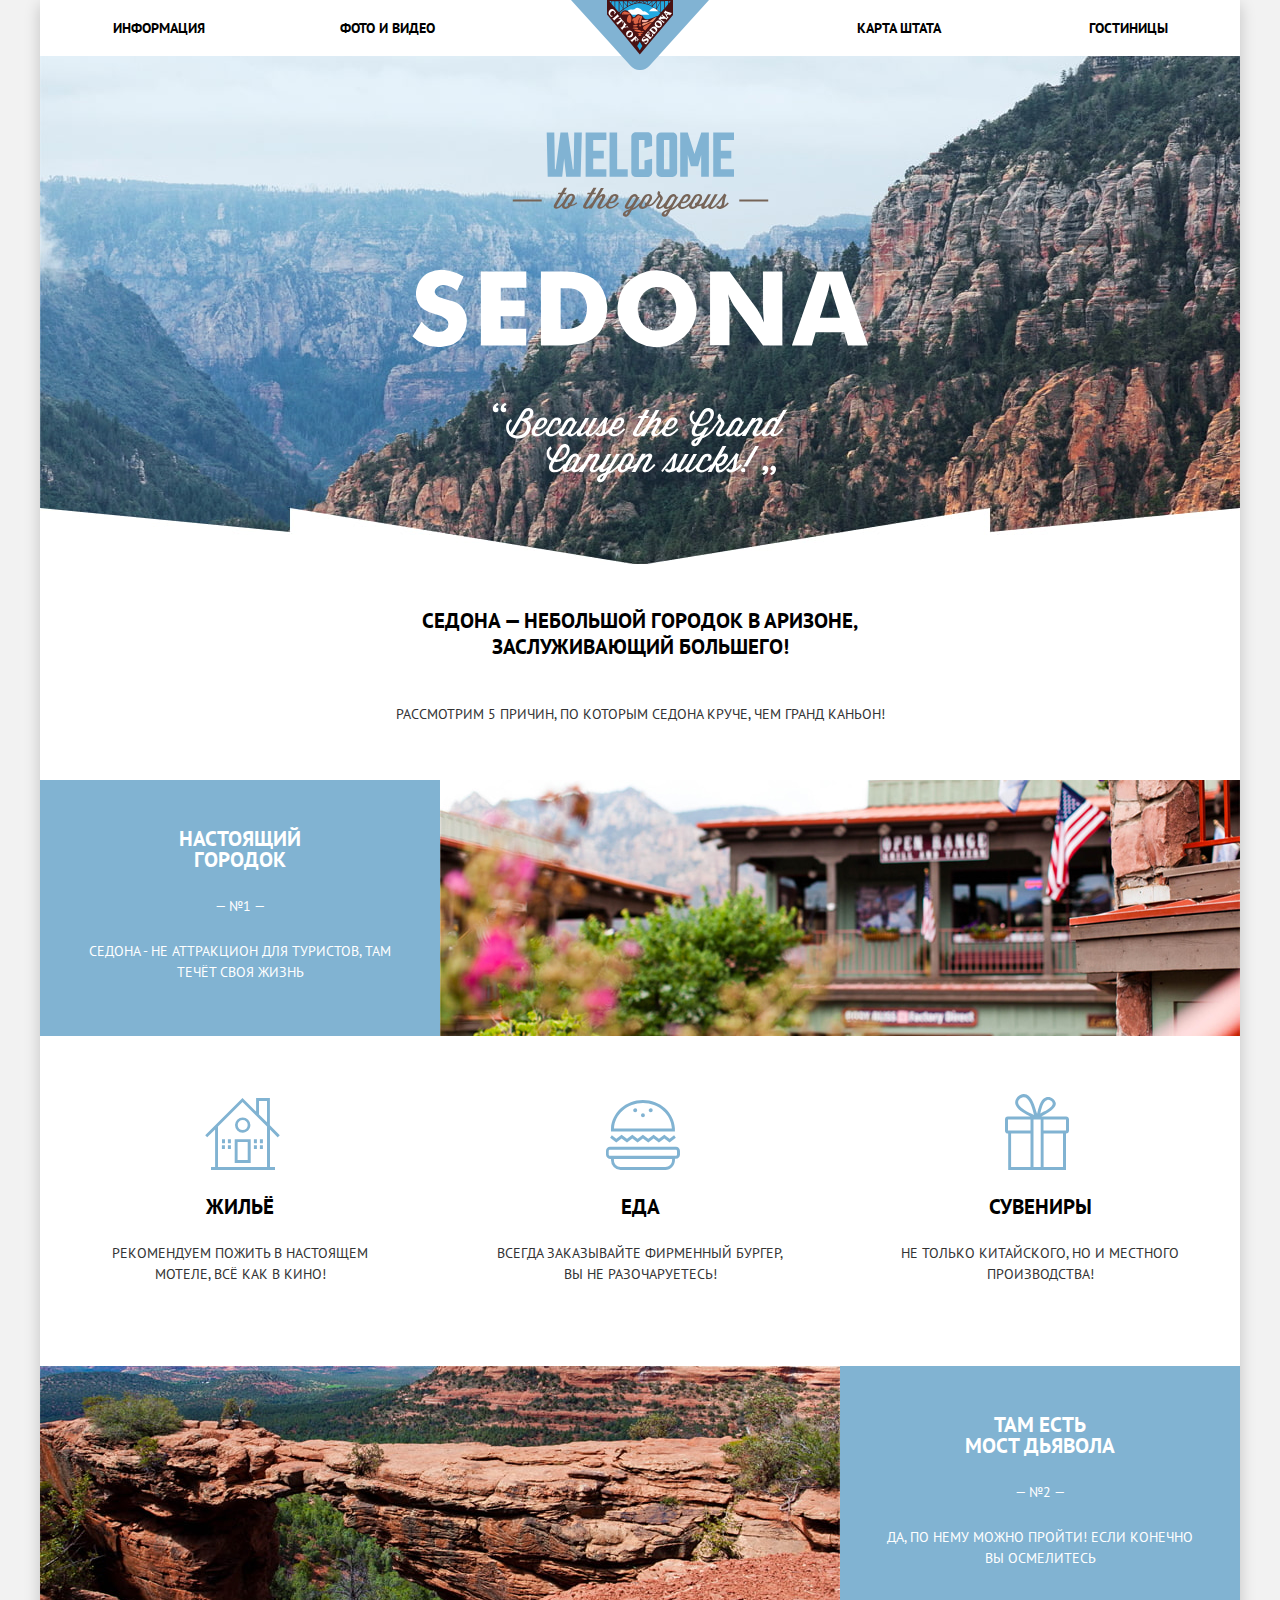
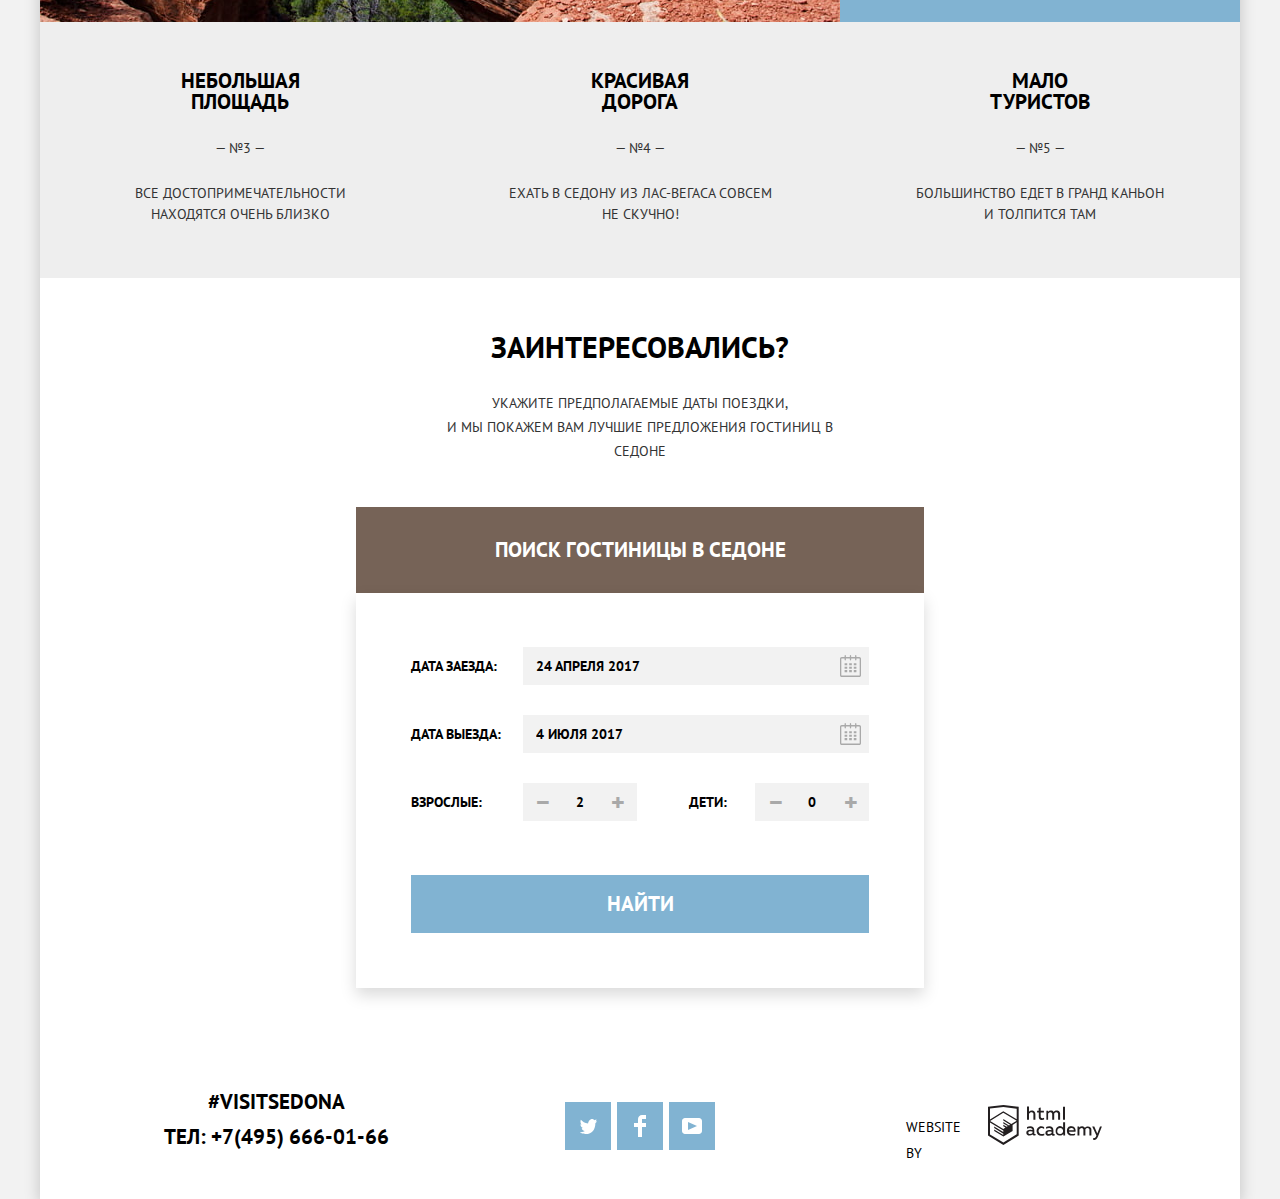
==== commit 38c6d828: "Оформление контента + корректировки" ====
--- a/index.html
+++ b/index.html
@@ -187,7 +187,11 @@
       </section>
       <section class="map">
         <h2 class="visually-hidden">Как до нас добраться</h2>
-        <img class="map-image" src="img/map.jpg" width="1199" height="593" alt="карта проезда в Седону">
+        <!--<img class="map-image" src="img/map.jpg" width="1199" height="593" alt="карта проезда в Седону">-->
+        <iframe
+          src="https://www.google.com/maps/embed?pb=!1m28!1m12!1m3!1d419050.5465456137!2d-112.0026878763608!3d34.86043849989765!2m3!1f0!2f0!3f0!3m2!1i1024!2i768!4f13.1!4m13!3e0!4m5!1s0x872da132f942b00d%3A0x5548c523fa6c8efd!2z0KHQtdC00L7QvdCwLCDQkNGA0LjQt9C-0L3QsCA4NjMzNiwg0KHQqNCQ!3m2!1d34.8697395!2d-111.7609896!4m5!1s0x872da132f942b00d%3A0x5548c523fa6c8efd!2z0KHQtdC00L7QvdCwLCDQkNGA0LjQt9C-0L3QsCA4NjMzNiwg0KHQqNCQ!3m2!1d34.8697395!2d-111.7609896!5e0!3m2!1sru!2sru!4v1593999449042!5m2!1sru!2sru"
+          width="1199" height="593" title="карта проезда в Седону">
+        </iframe>
       </section>
     </main>
 
--- a/css/style.css
+++ b/css/style.css
@@ -180,6 +180,7 @@
   width: 457px;
   height: 351px;
   margin: 0 auto;
+  vertical-align: middle;
 }
 
 .introduction p {
@@ -197,7 +198,6 @@
   font-size: 14px;
   line-height: 21px;
   font-weight: 400;
-  margin-bottom: 56px;
 }
 
 .features-list {
@@ -245,12 +245,15 @@
   grid-row: 1 / 2;
 }
 
+.feature-main {
+  background-color: var(--theme-color);
+}
+
 .feature-main .feature-item-wrapper {
   display: flex;
   flex-direction: column;
-  padding: 48px 45px 0;
+  padding: 48px 45px 48px;
   color: var(--white);
-  background-color: var(--theme-color);
 }
 
 .feature-img {
@@ -302,6 +305,7 @@
   padding: 0;
   padding-top: 160px;
   list-style: none;
+  background-color: var(--white);
 }
 
 .list-extra-item {
@@ -354,29 +358,30 @@
 li.feature-item-small {
   display: flex;
   flex-direction: column;
-  padding: 48px 60px 0;
+  padding: 48px 60px 48px;
   background-color: var(--background-basic);
 }
 
 /* Search hotels */
 
 .search-hotels {
-  padding: 0 300px 0;
+  padding-left: 300px;
+  padding-right: 300px;
+  padding-top: 20px;
   line-height: 24px;
   text-align: center;
 }
 
 .question {
-  margin: 0;
-  margin-bottom: 33px;
+  margin-bottom: 25px;
   font-size: 30px;
   font-weight: 700;
   color: var(--black);
+  line-height: 38px;
 }
 
 .question + p {
   margin: 0;
-  margin-bottom: 44px;
   padding: 0 82px 0;
 }
 
@@ -387,7 +392,9 @@
 }
 
 .open-form-button {
-  padding: 30px 139px;
+  width: 568px;
+  padding: 30px 30px;
+  margin-top: 44px;
 }
 
 /* Button */
@@ -471,11 +478,14 @@
 
 .search-item input {
   margin: 0;
-  padding: 11px 11px 11px 12px;
+  padding: 4px 12px 4px 11px;
   font-weight: 700;
+  font-size: inherit;
+  line-height: inherit;
   text-transform: inherit;
   background-color: var(--background-other);
-  border: 0;
+  border: 2px solid transparent;
+  outline: none;
 }
 
 .search-item label {
@@ -516,11 +526,17 @@
   border: 2px solid var(--border);
 }
 
+
+.search-item input[type="text"]::-ms-input-placeholder {
+  color: var(--black);
+}
+
+.search-item input[type="text"]::-moz-placeholder {
+  opacity: 1;
+  color: var(--black);
+}
+
 .search-item input[type="text"]::placeholder {
-  color: var(--black);
-}
-
-.search-item input[type="text"]::-ms-input-placeholder {
   color: var(--black);
 }
 
@@ -531,22 +547,24 @@
 }
 
 .button-form-decor {
+  width: 38px;
+  height: 38px;
   margin: 0;
   padding: 0;
   position: absolute;
   border: none;
   background-color: transparent;
+  cursor: pointer;
 }
 
 .button-decor-calendar {
-  width: 21px;
-  height: 23px;
-  top: 8px;
-  right: 9px;
+  padding: 4px 0 0 0;
+  top: 0;
+  right: 0;
 }
 
 .button-decor-calendar path {
-  fill: var(--sorting-icon);
+  fill: var(--form-icon);
 }
 
 .button-decor-calendar:hover path,
@@ -570,34 +588,40 @@
   border: none;
   width: 12px;
   height: 12px;
+  background-color: transparent;
 }
 
 .number-button span {
+  width: 38px;
+  height: 38px;
+  display: inline-block;
   font-size: 26px;
+  padding: 5px 12px 10px;
+  vertical-align: middle;
 }
 
 .search-item-children .button-decor-minus {
-  right: 89px;
-  bottom: 20px;
+  right: 100px;
+  bottom: 25px;
 }
 
 .search-item-adult .button-decor-minus {
-  right: 90px;
-  bottom: 20px;
+  right: 101px;
+  bottom: 25px;
 }
 
 .search-item-children .button-decor-plus {
-  right: 13px;
-  bottom: 20px;
+  right: 25px;
+  bottom: 25px;
 }
 
 .search-item-adult .button-decor-plus {
-  right: 14px;
-  bottom: 20px;
+  right: 26px;
+  bottom: 25px;
 }
 
 .number-button {
-  color: var(--sorting-icon);
+  color: var(--form-icon);
 }
 
 .number-button:hover,
@@ -607,6 +631,12 @@
 
 .number-button:active {
   color: var(--theme-color);
+}
+
+/* Modal form*/
+
+.modal {
+  display: none;
 }
 
 /* Map */
@@ -624,13 +654,19 @@
   background-color: var(--background-map);
 }
 
+.map iframe {
+  width: 1200px;
+  height: 593px;
+  border: 0;
+}
+
 /* Footer */
 
 .footer {
   display: grid;
   grid-template-columns: 1fr 1fr 1fr;
   justify-content: space-around;
-  padding: 23px 54px 36px;
+  padding: 23px 54px 33px;
   line-height: 26px;
   color: var(--black);
   background-color: var(--footer);
@@ -766,6 +802,7 @@
 
 .filter {
   margin: 0;
+  padding-bottom: 25px;
   display: flex;
   flex-wrap: wrap;
 }
@@ -800,6 +837,10 @@
 
 .filter-list-item {
   margin-bottom: 25px;
+}
+
+.filter-list-item:last-child {
+  margin-bottom: 0;
 }
 
 .filter-list-item label {
@@ -807,6 +848,7 @@
   display: block;
   cursor: pointer;
   user-select: none;
+  vertical-align: middle;
 }
 
 .filter-input-checkbox:not(:checked) + label::before {
@@ -858,7 +900,7 @@
 .filter-input-checkbox:focus + label::before {
   outline: thin dotted;
   outline: 5px auto -webkit-focus-ring-color;
-  outline-offset: -2px;
+  outline-offset: 1px;
 }
 
 /* Range-filter */
@@ -962,7 +1004,8 @@
 
 .filter-button {
   display: block;
-  padding: 5px 34px 6px 34px;
+  width: 137px;
+  padding: 5px 30px 6px 30px;
   line-height: 21px;
   text-transform: uppercase;
   margin: 0 85px;
@@ -970,6 +1013,7 @@
   background-color: transparent;
   border: 2px solid var(--white);
   border-radius: 2px;
+  vertical-align: middle;
 }
 
 .filter-button:hover,
@@ -1000,11 +1044,13 @@
 }
 
 .sorting-results {
-  margin: 0;
-  margin-right: 47px;
+  width: 135px;
+  margin: 0;
+  margin-right: 28px;
   font-size: 21px;
   line-height: 26px;
   font-weight: 700;
+  /*width: 135px;*/
 }
 
 .sorting-text {
@@ -1014,42 +1060,44 @@
   align-self: start;
 }
 
-.sorting-catigories {
+.sorting-categories {
   margin-right: auto;
   padding-top: 3px;
+  max-width: 741px;
   align-self: start;
+  flex-grow: 1;
   display: flex;
   flex-wrap: wrap;
 }
 
-.sorting-catigories li {
+.sorting-categories li {
   margin: 0;
   padding: 0;
   margin-right: 33px;
 }
 
-.sorting-catigories li:last-child {
+.sorting-categories li:last-child {
   margin-right: 0;
 }
 
-.sorting-catigories a {
+.sorting-categories a {
   margin: 0;
   padding: 0;
   color: var(--sorting-link);
   border-bottom: 1px dotted var(--theme-color);
 }
 
-.sorting-catigories-link:hover,
-.sorting-catigories-link:focus {
+.sorting-categories-link:hover,
+.sorting-categories-link:focus {
   color: var(--theme-color);
 }
 
-.sorting-catigories-link:active {
+.sorting-categories-link:active {
   color: var(--black);
   border: none;
 }
 
-.sorting-catigories-link.current {
+.sorting-categories-link.current {
   color: var(--theme-color);
   border: none;
 }
@@ -1117,16 +1165,22 @@
   padding-right: 71px;
   padding-left: 73px;
   padding-bottom: 30px;
-
   border-bottom: 1px solid var(--border);
 }
 
 .catalog-item-image {
+  margin: 0;
+  margin-right: 29px;
+  padding-top: 6px;
+  line-height: 20px;
+}
+
+.catalog-item-image img {
   width: 135px;
   height: 90px;
-  margin: 0;
-  margin-right: 29px;
-  padding-top: 6px;
+  object-fit: contain;
+  display: block;
+  vertical-align: bottom;
 }
 
 .catalog-item-info {
@@ -1163,6 +1217,11 @@
 
 .catalog-item-info .button-1 {
   margin-right: 6px;
+  width: 110px;
+}
+
+.catalog-item-info .button-2 {
+  width: 142px;
 }
 
 .catalog-button {
@@ -1195,7 +1254,7 @@
   margin: 0;
   padding: 0;
   margin-left: auto;
-  background-image: url(/img/star.svg);
+  background-image: url(../img/star.svg);
   background-repeat: space;
 }
 
@@ -1217,6 +1276,28 @@
   margin-right: 2px;
   color: var(--rating-text);
   background-color: var(--background-other);
+}
+
+/* Layers */
+
+.search-form-wrapper {
+  width: 100%;
+  position: relative;
+}
+
+.search-form {
+  position: absolute;
+  background-color: var(--white);
+  right: 16px;
+  top: 0;
+}
+
+.map {
+  margin-bottom: -126px;
+}
+
+.footer {
+  z-index: 1;
 }
 
 .visually-hidden:not(:focus):not(:active),
@@ -1233,22 +1314,3 @@
   clip: rect(0 0 0 0);
   overflow: hidden;
 }
-
-/* Layers */
-
-.search-form-wrapper {
-  width: 100%;
-  position: relative;
-}
-
-.search-form {
-  position: absolute;
-  background-color: var(--white);
-  right: 16px;
-  top: 0;
-}
-
-.map {
-  margin-bottom: -126px;
-}
-
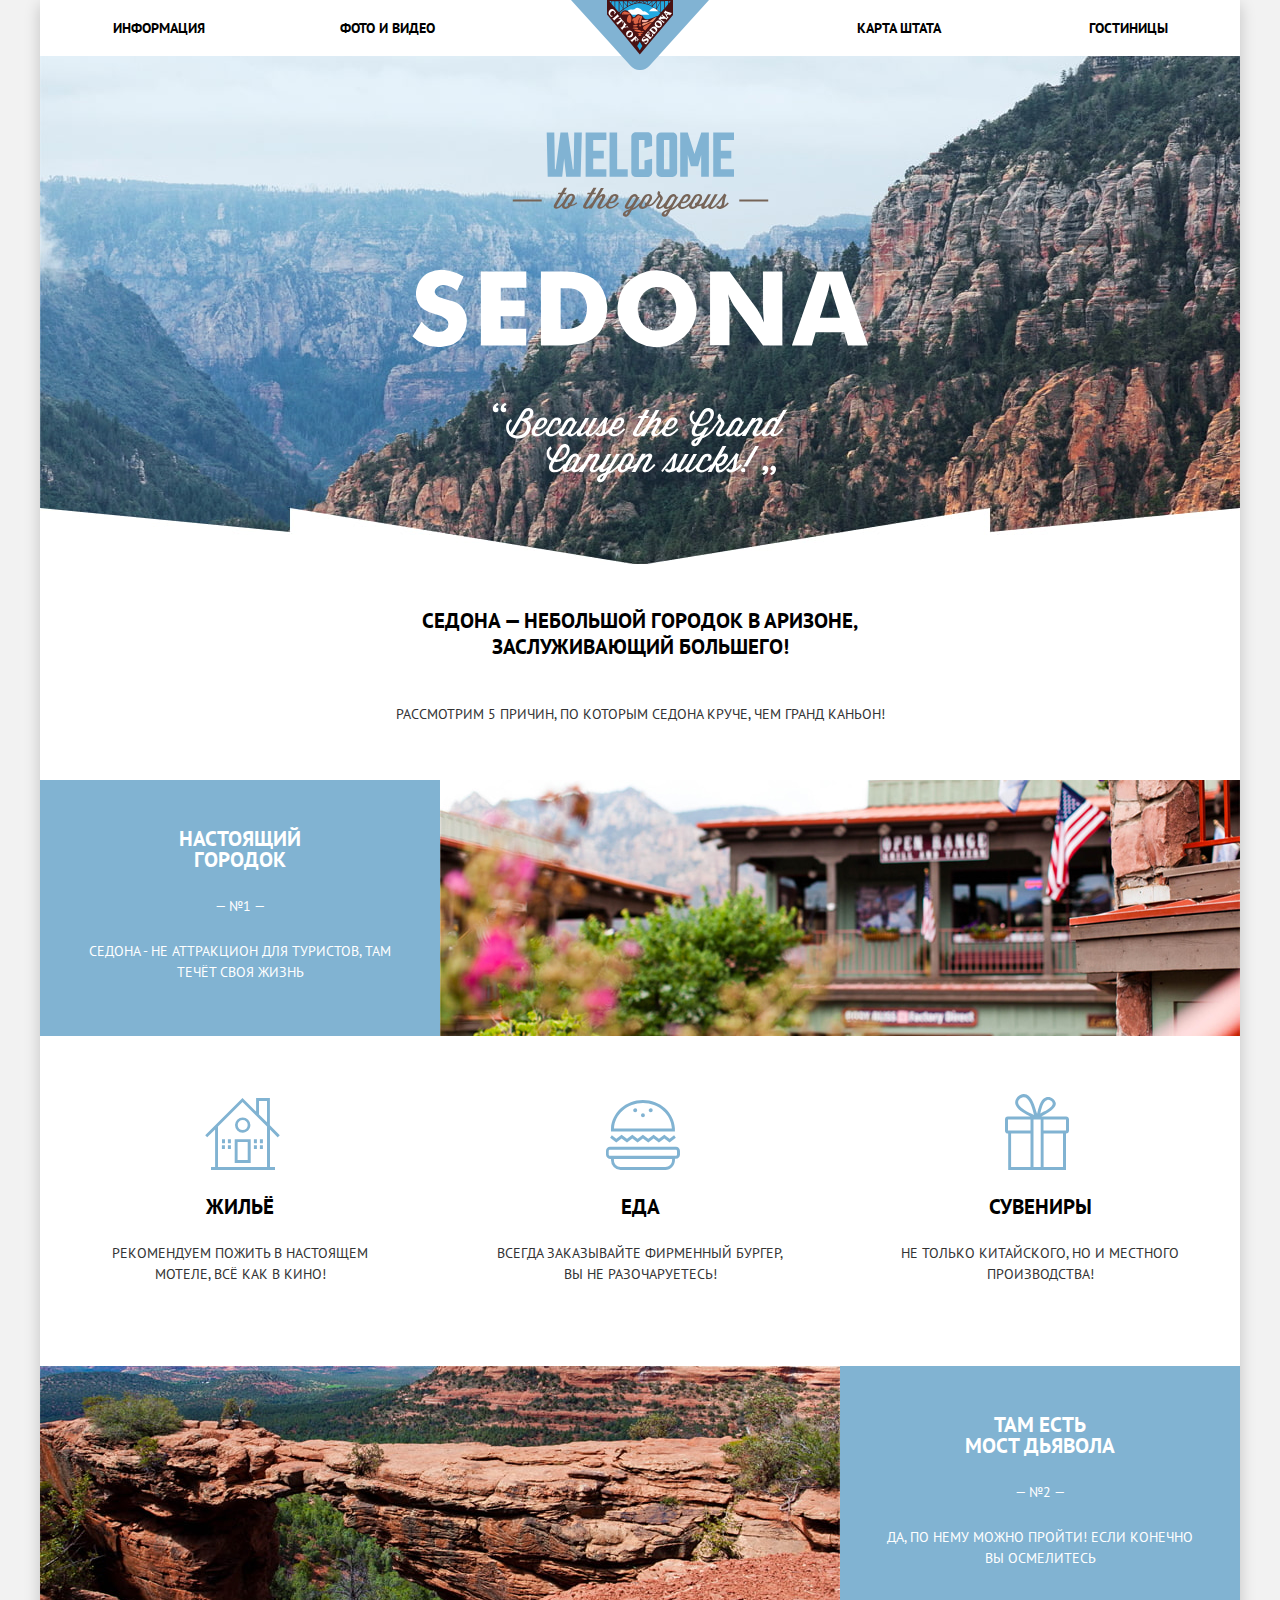
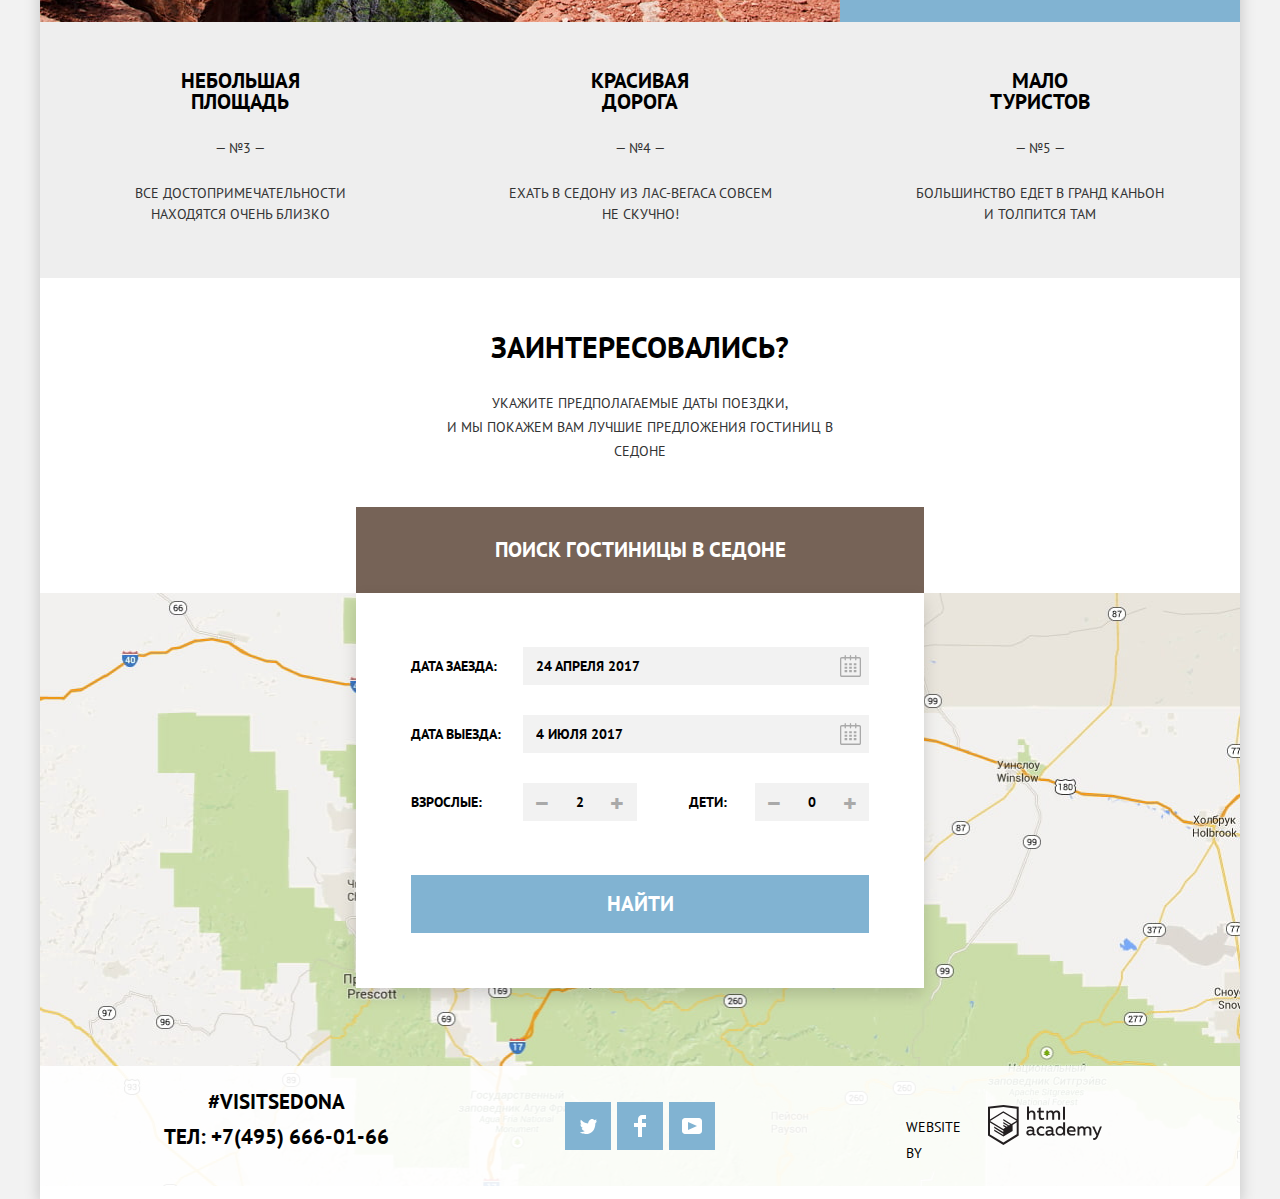
==== commit 80eb7839: "корректировки: в фильтре чекбоксы, ценовой диапазон, копки на форме поиска, корректировка цвета фоку" ====
--- a/index.html
+++ b/index.html
@@ -187,11 +187,11 @@
       </section>
       <section class="map">
         <h2 class="visually-hidden">Как до нас добраться</h2>
-        <!--<img class="map-image" src="img/map.jpg" width="1199" height="593" alt="карта проезда в Седону">-->
-        <iframe
+        <!--<iframe
           src="https://www.google.com/maps/embed?pb=!1m28!1m12!1m3!1d419050.5465456137!2d-112.0026878763608!3d34.86043849989765!2m3!1f0!2f0!3f0!3m2!1i1024!2i768!4f13.1!4m13!3e0!4m5!1s0x872da132f942b00d%3A0x5548c523fa6c8efd!2z0KHQtdC00L7QvdCwLCDQkNGA0LjQt9C-0L3QsCA4NjMzNiwg0KHQqNCQ!3m2!1d34.8697395!2d-111.7609896!4m5!1s0x872da132f942b00d%3A0x5548c523fa6c8efd!2z0KHQtdC00L7QvdCwLCDQkNGA0LjQt9C-0L3QsCA4NjMzNiwg0KHQqNCQ!3m2!1d34.8697395!2d-111.7609896!5e0!3m2!1sru!2sru!4v1593999449042!5m2!1sru!2sru"
-          width="1199" height="593" title="карта проезда в Седону">
-        </iframe>
+          width="1200" height="593" title="карта проезда в Седону">
+        </iframe>-->
+        <img class="map-image" src="img/map.jpg" width="1199" height="593" alt="карта проезда в Седону">
       </section>
     </main>
 
@@ -244,8 +244,6 @@
       <p class="footer-copyright" lang="en">
         <span class="footer-copyright-text">Website by</span>
         <a class="footer-copyright-link" href="https://htmlacademy.ru/intensive/htmlcss">
-          <!--<img src="img/logo-htmlacademy.svg" width="115" height="41"
-               alt="HTML Academy">-->
           <svg width="115" height="41" fill="none" xmlns="http://www.w3.org/2000/svg">
             <path fill-rule="evenodd" clip-rule="evenodd" d="M15.5 1h-.1L0 2.8v28.8l15.4 9.3 15.3-9.3V2.7L15.5 1.1zM77
             2.7h-2v13.1h2v-13zM41 2.6v5.2a4 4 0 012.8-1.3c1 0 2 .3 2.6 1 .7.7 1 1.7 1 2.7v5.6h-2v-5.3c.1-.6
--- a/css/style.css
+++ b/css/style.css
@@ -38,15 +38,8 @@
 
 /* Global */
 
-html {
+body {
   box-sizing: border-box;
-}
-
-*, *:before, *:after {
-  box-sizing: inherit;
-}
-
-body {
   min-width: 1200px;
   margin: 0;
   padding: 0;
@@ -59,6 +52,10 @@
   background-color: var(--background-other);
 }
 
+*, *:before, *:after {
+  box-sizing: inherit;
+}
+
 a {
   text-decoration: none;
 }
@@ -66,6 +63,21 @@
 img {
   max-width: 100%;
   height: auto;
+}
+
+.visually-hidden:not(:focus):not(:active),
+input[type="checkbox"].visually-hidden,
+input[type="radio"].visually-hidden {
+  position: absolute;
+  width: 1px;
+  height: 1px;
+  margin: -1px;
+  border: 0;
+  padding: 0;
+  white-space: nowrap;
+  clip-path: inset(100%);
+  clip: rect(0 0 0 0);
+  overflow: hidden;
 }
 
 .header {
@@ -407,6 +419,7 @@
   vertical-align: middle;
   text-transform: uppercase;
   border: none;
+  cursor: pointer;
 }
 
 .button-1 {
@@ -437,7 +450,22 @@
   background-color: var(--button-2-active);
 }
 
+.button-2:focus {
+  outline: 5px auto var(--theme-color);
+}
+
+.button:-moz-focusring,
+.social-button:-moz-focusring {
+  outline: thin dotted var(--theme-color);
+  outline-offset: 1px;
+}
+
 /* Search-form */
+
+.search-form-wrapper {
+  width: 100%;
+  position: relative;
+}
 
 .search-form {
   margin: 0 auto;
@@ -452,6 +480,10 @@
   color: var(--black);
   box-shadow: 0 7px 15px var(--box-shadow-form);
   text-align: left;
+  position: absolute;
+  background-color: var(--white);
+  right: 16px;
+  top: 0;
 }
 
 .search-item {
@@ -502,17 +534,6 @@
   text-align: center;
 }
 
-input[type="number"]::-webkit-outer-spin-button,
-input[type="number"]::-webkit-inner-spin-button {
-  -webkit-appearance: none;
-  appearance: none;
-  margin: 0;
-}
-
-input[type="number"] {
-  -moz-appearance: textfield;
-}
-
 .search-item-number {
   margin-bottom: 45px;
 }
@@ -553,7 +574,6 @@
   padding: 0;
   position: absolute;
   border: none;
-  background-color: transparent;
   cursor: pointer;
 }
 
@@ -561,6 +581,7 @@
   padding: 4px 0 0 0;
   top: 0;
   right: 0;
+  background-color: transparent;
 }
 
 .button-decor-calendar path {
@@ -577,51 +598,41 @@
 }
 
 .number-button {
-  display: inline-block;
   margin: 0;
   padding: 0;
   font-weight: 700;
   text-align: center;
-  color: var(--black);
   vertical-align: middle;
   text-transform: uppercase;
   border: none;
-  width: 12px;
-  height: 12px;
-  background-color: transparent;
+  color: var(--form-icon);
+  background-color: var(--background-other);
 }
 
 .number-button span {
-  width: 38px;
-  height: 38px;
   display: inline-block;
   font-size: 26px;
-  padding: 5px 12px 10px;
   vertical-align: middle;
 }
 
 .search-item-children .button-decor-minus {
-  right: 100px;
-  bottom: 25px;
+  right: 76px;
+  bottom: 0;
 }
 
 .search-item-adult .button-decor-minus {
-  right: 101px;
-  bottom: 25px;
+  right: 76px;
+  bottom: 0;
 }
 
 .search-item-children .button-decor-plus {
-  right: 25px;
-  bottom: 25px;
+  right: 0;
+  bottom: 0;
 }
 
 .search-item-adult .button-decor-plus {
-  right: 26px;
-  bottom: 25px;
-}
-
-.number-button {
-  color: var(--form-icon);
+  right: 1px;
+  bottom: 0;
 }
 
 .number-button:hover,
@@ -642,6 +653,7 @@
 /* Map */
 .map {
   margin: 0;
+  margin-bottom: -126px;
   padding: 0;
 }
 
@@ -650,13 +662,14 @@
   height: 593px;
   text-align: center;
   margin: 0;
+  /*margin-top: -594px;*/
   padding: 0;
   background-color: var(--background-map);
 }
 
 .map iframe {
   width: 1200px;
-  height: 593px;
+  height: 594px;
   border: 0;
 }
 
@@ -670,6 +683,7 @@
   line-height: 26px;
   color: var(--black);
   background-color: var(--footer);
+  z-index: 3;
 }
 
 .footer-contacts {
@@ -837,6 +851,7 @@
 
 .filter-list-item {
   margin-bottom: 25px;
+  position: relative;
 }
 
 .filter-list-item:last-child {
@@ -849,6 +864,11 @@
   cursor: pointer;
   user-select: none;
   vertical-align: middle;
+}
+
+.filter-input-checkbox {
+  bottom: 10px;
+  right: 124px;
 }
 
 .filter-input-checkbox:not(:checked) + label::before {
@@ -899,8 +919,10 @@
 
 .filter-input-checkbox:focus + label::before {
   outline: thin dotted;
+}
+
+.filter-input-checkbox:focus + label::before {
   outline: 5px auto -webkit-focus-ring-color;
-  outline-offset: 1px;
 }
 
 /* Range-filter */
@@ -916,9 +938,9 @@
 .price-controls {
   position: relative;
   margin-bottom: 5px;
-  padding: 5px 8px 6px 5px;
-  display: grid;
-  grid-template-columns: 1fr 1fr;
+  padding: 5px 0 6px 0;
+  display: flex;
+  justify-content: space-between;
   border: 2px solid var(--white);
   border-radius: 2px;
 }
@@ -936,22 +958,49 @@
 
 .price-wrapper {
   position: relative;
-  justify-self: end;
-}
-
-.price-controls label {
-  margin: 0;
-  padding: 0;
-}
-
-.price-controls input[type="number"] {
-  margin: 0;
-  padding: 0;
+  display: flex;
+  justify-content: space-between;
+}
+
+.min-price-wrapper {
+  padding-left: 65px;
+  width: 157px;
+}
+
+.max-price-wrapper {
+  width: 102px;
+}
+
+.price-wrapper label {
+  margin: 0;
+  padding: 0;
+}
+
+.price-wrapper input {
+  padding: 0;
+  font: inherit;
   color: var(--white);
   background-color: transparent;
+  border: none;
+}
+
+.min-price-wrapper input {
   width: 70px;
-  text-transform: inherit;
-  border: none;
+}
+
+.max-price-wrapper input {
+  width: 78px;
+}
+
+input[type="number"]::-webkit-outer-spin-button,
+input[type="number"]::-webkit-inner-spin-button {
+  -webkit-appearance: none;
+  appearance: none;
+  margin: 0;
+}
+
+input[type="number"] {
+  -moz-appearance: textfield;
 }
 
 .range-controls {
@@ -1003,17 +1052,14 @@
 }
 
 .filter-button {
-  display: block;
+  font-weight: inherit;
   width: 137px;
   padding: 5px 30px 6px 30px;
   line-height: 21px;
-  text-transform: uppercase;
   margin: 0 85px;
-  color: var(--white);
   background-color: transparent;
   border: 2px solid var(--white);
   border-radius: 2px;
-  vertical-align: middle;
 }
 
 .filter-button:hover,
@@ -1035,12 +1081,6 @@
   line-height: 18px;
   color: var(--black);
   border-bottom: 1px solid var(--border);
-}
-
-.sorting-list {
-  margin: 0;
-  padding: 0;
-  list-style: none;
 }
 
 .sorting-results {
@@ -1058,6 +1098,12 @@
   margin-right: 40px;
   padding-top: 2px;
   align-self: start;
+}
+
+.sorting-list {
+  margin: 0;
+  padding: 0;
+  list-style: none;
 }
 
 .sorting-categories {
@@ -1278,39 +1324,4 @@
   background-color: var(--background-other);
 }
 
-/* Layers */
-
-.search-form-wrapper {
-  width: 100%;
-  position: relative;
-}
-
-.search-form {
-  position: absolute;
-  background-color: var(--white);
-  right: 16px;
-  top: 0;
-}
-
-.map {
-  margin-bottom: -126px;
-}
-
-.footer {
-  z-index: 1;
-}
-
-.visually-hidden:not(:focus):not(:active),
-input[type="checkbox"].visually-hidden,
-input[type="radio"].visually-hidden {
-  position: absolute;
-  width: 1px;
-  height: 1px;
-  margin: -1px;
-  border: 0;
-  padding: 0;
-  white-space: nowrap;
-  clip-path: inset(100%);
-  clip: rect(0 0 0 0);
-  overflow: hidden;
-}
+
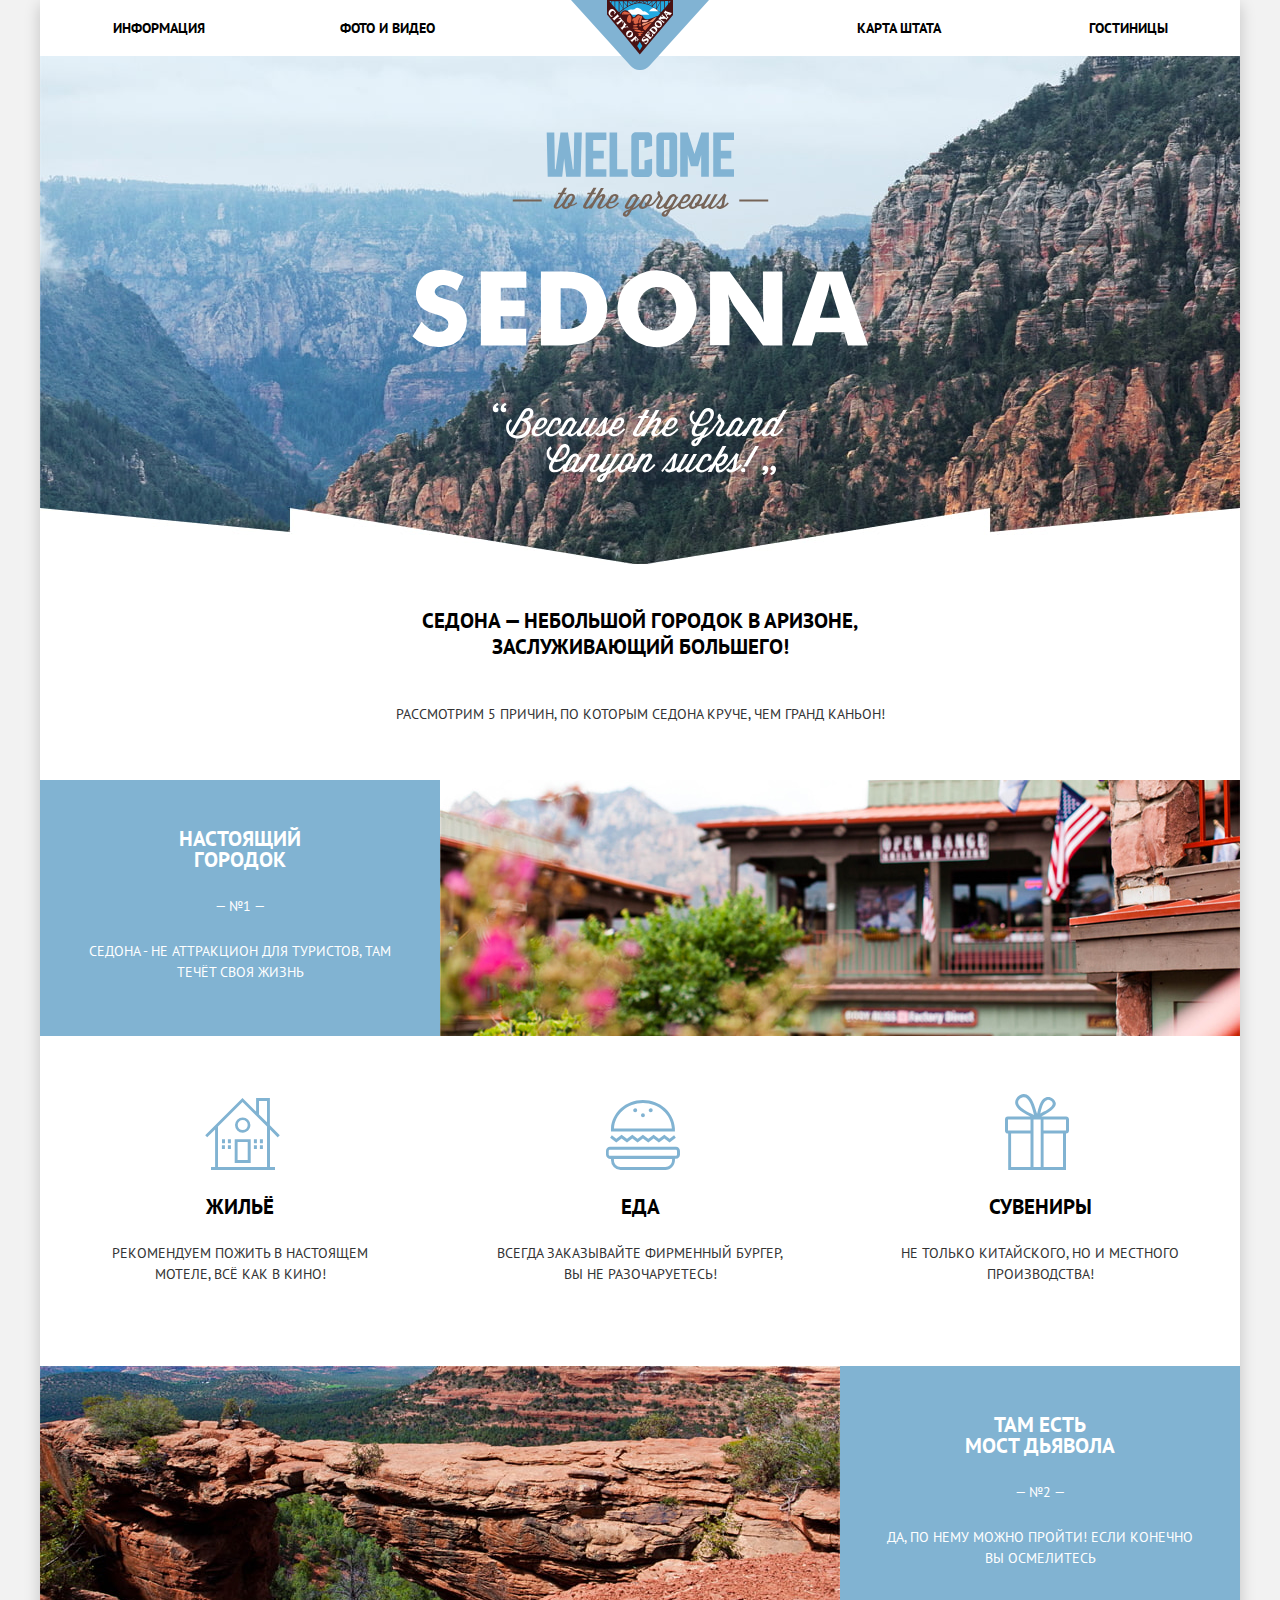
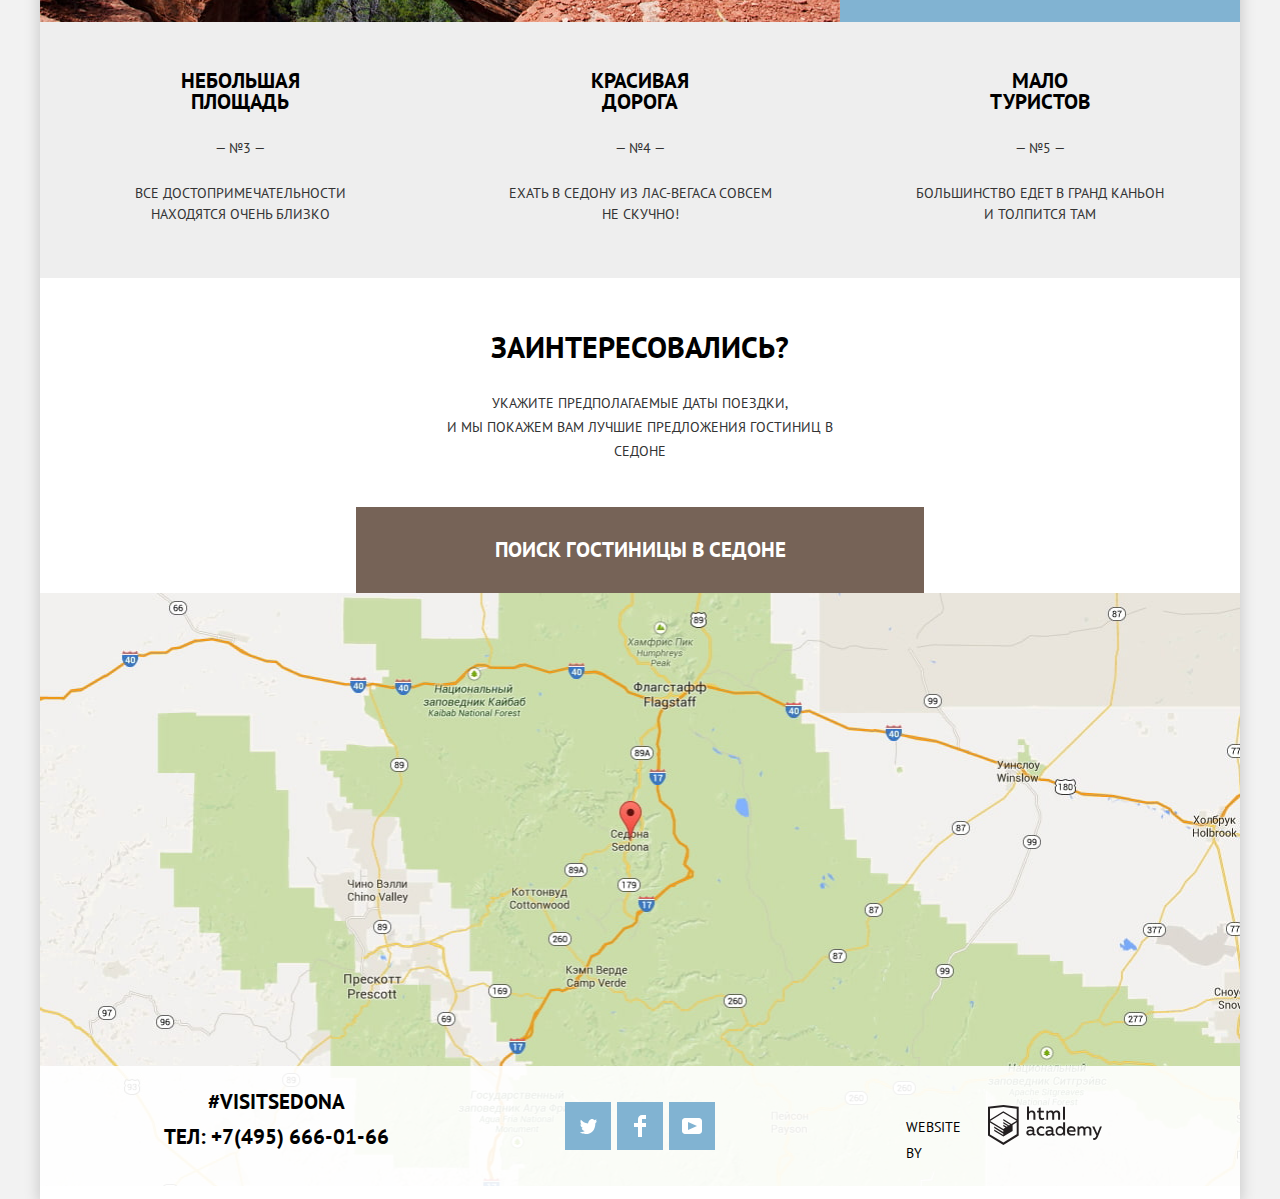
==== commit 489b83d0: "скрипт" ====
--- a/index.html
+++ b/index.html
@@ -93,10 +93,10 @@
           Cедоне</p>
         <button class="button button-2 open-form-button" type="button">Поиск гостиницы в Седоне</button>
         <div class="search-form-wrapper">
-          <form class="search-form" action="https://echo.htmlacademy.ru" method="get">
+          <form class="search-form search-form-show" action="https://echo.htmlacademy.ru" method="get">
             <p class="search-item search-item-date">
               <label for="datein">Дата заезда:</label>
-              <input id="datein" type="text" name="datein" placeholder="24 апреля 2017"
+              <input class="datein-input" id="datein" type="text" name="datein" placeholder="24 апреля 2017"
                      aria-label="поле ввода даты заезда">
               <button class="button-form-decor button-decor-calendar" type="button"
                       aria-label="отметить в календаре дату заезда">
@@ -125,7 +125,7 @@
             </p>
             <p class="search-item search-item-date">
               <label for="dateout">Дата выезда:</label>
-              <input id="dateout" type="text" name="dateout" placeholder="4 июля 2017"
+              <input class="dateout-input" id="dateout" type="text" name="dateout" placeholder="4 июля 2017"
                      aria-label="поле ввода даты выезда">
               <button class="button-form-decor button-decor-calendar" type="button"
                       aria-label="отметить в календаре дату выезда">
@@ -159,7 +159,7 @@
                         aria-label="уменьшить количество взрослых">
                   <span>−</span>
                 </button>
-                <input id="number-adult" type="number" name="number-adult" value="2"
+                <input class="number-adult-input" id="number-adult" type="number" name="number-adult" placeholder="2"
                        aria-label="поле для ввода количества взрослых">
                 <button class="button-form-decor number-button button-decor-plus" type="button"
                         aria-label="увеличить количество взрослых">
@@ -172,7 +172,7 @@
                         aria-label="уменьшить количество детей">
                   <span>−</span>
                 </button>
-                <input id="number-children" type="number" name="number-children" value="0"
+                <input class="number-children-input" id="number-children" type="number" name="number-children" placeholder="0"
                        aria-label="поле для ввода количества детей">
                 <button class="button-form-decor number-button button-decor-plus" type="button"
                         aria-label="увеличить количество детей">
@@ -277,5 +277,6 @@
       </p>
     </footer>
   </div>
+  <script src="js/script.js"></script>
   </body>
 </html>
--- a/css/style.css
+++ b/css/style.css
@@ -548,16 +548,16 @@
 }
 
 
-.search-item input[type="text"]::-ms-input-placeholder {
-  color: var(--black);
-}
-
-.search-item input[type="text"]::-moz-placeholder {
+.search-item input::-ms-input-placeholder {
+  color: var(--black);
+}
+
+.search-item input::-moz-placeholder {
   opacity: 1;
   color: var(--black);
 }
 
-.search-item input[type="text"]::placeholder {
+.search-item input::placeholder {
   color: var(--black);
 }
 
@@ -606,7 +606,7 @@
   text-transform: uppercase;
   border: none;
   color: var(--form-icon);
-  background-color: var(--background-other);
+  background-color: transparent;
 }
 
 .number-button span {
@@ -646,11 +646,28 @@
 
 /* Modal form*/
 
-.modal {
+.search-form-close {
   display: none;
 }
 
+.search-form-show {
+  display: block;
+  /*animation: bounce 1.9s;*/
+}
+
+.search-form-error {
+  animation: shake 0.6s;
+}
+
+.error-message {
+  left: 181px;
+  bottom: 340px;
+  position: absolute;
+  color: var(--background-map);
+}
+
 /* Map */
+
 .map {
   margin: 0;
   margin-bottom: -126px;
@@ -1325,3 +1342,45 @@
 }
 
 
+/* Animations */
+/*
+@keyframes bounce {
+  0% {
+    transform: translateY(-2000px);
+  }
+
+  70% {
+    transform: translateY(30px);
+  }
+
+  90% {
+    transform: translateY(-10px);
+  }
+
+  100% {
+    transform: translateY(0);
+  }
+}
+*/
+
+@keyframes shake {
+  0%,
+  100% {
+    transform: translateX(0);
+  }
+
+  10%,
+  30%,
+  50%,
+  70%,
+  90% {
+    transform: translateX(-10px);
+  }
+
+  20%,
+  40%,
+  60%,
+  80% {
+    transform: translateX(10px);
+  }
+}
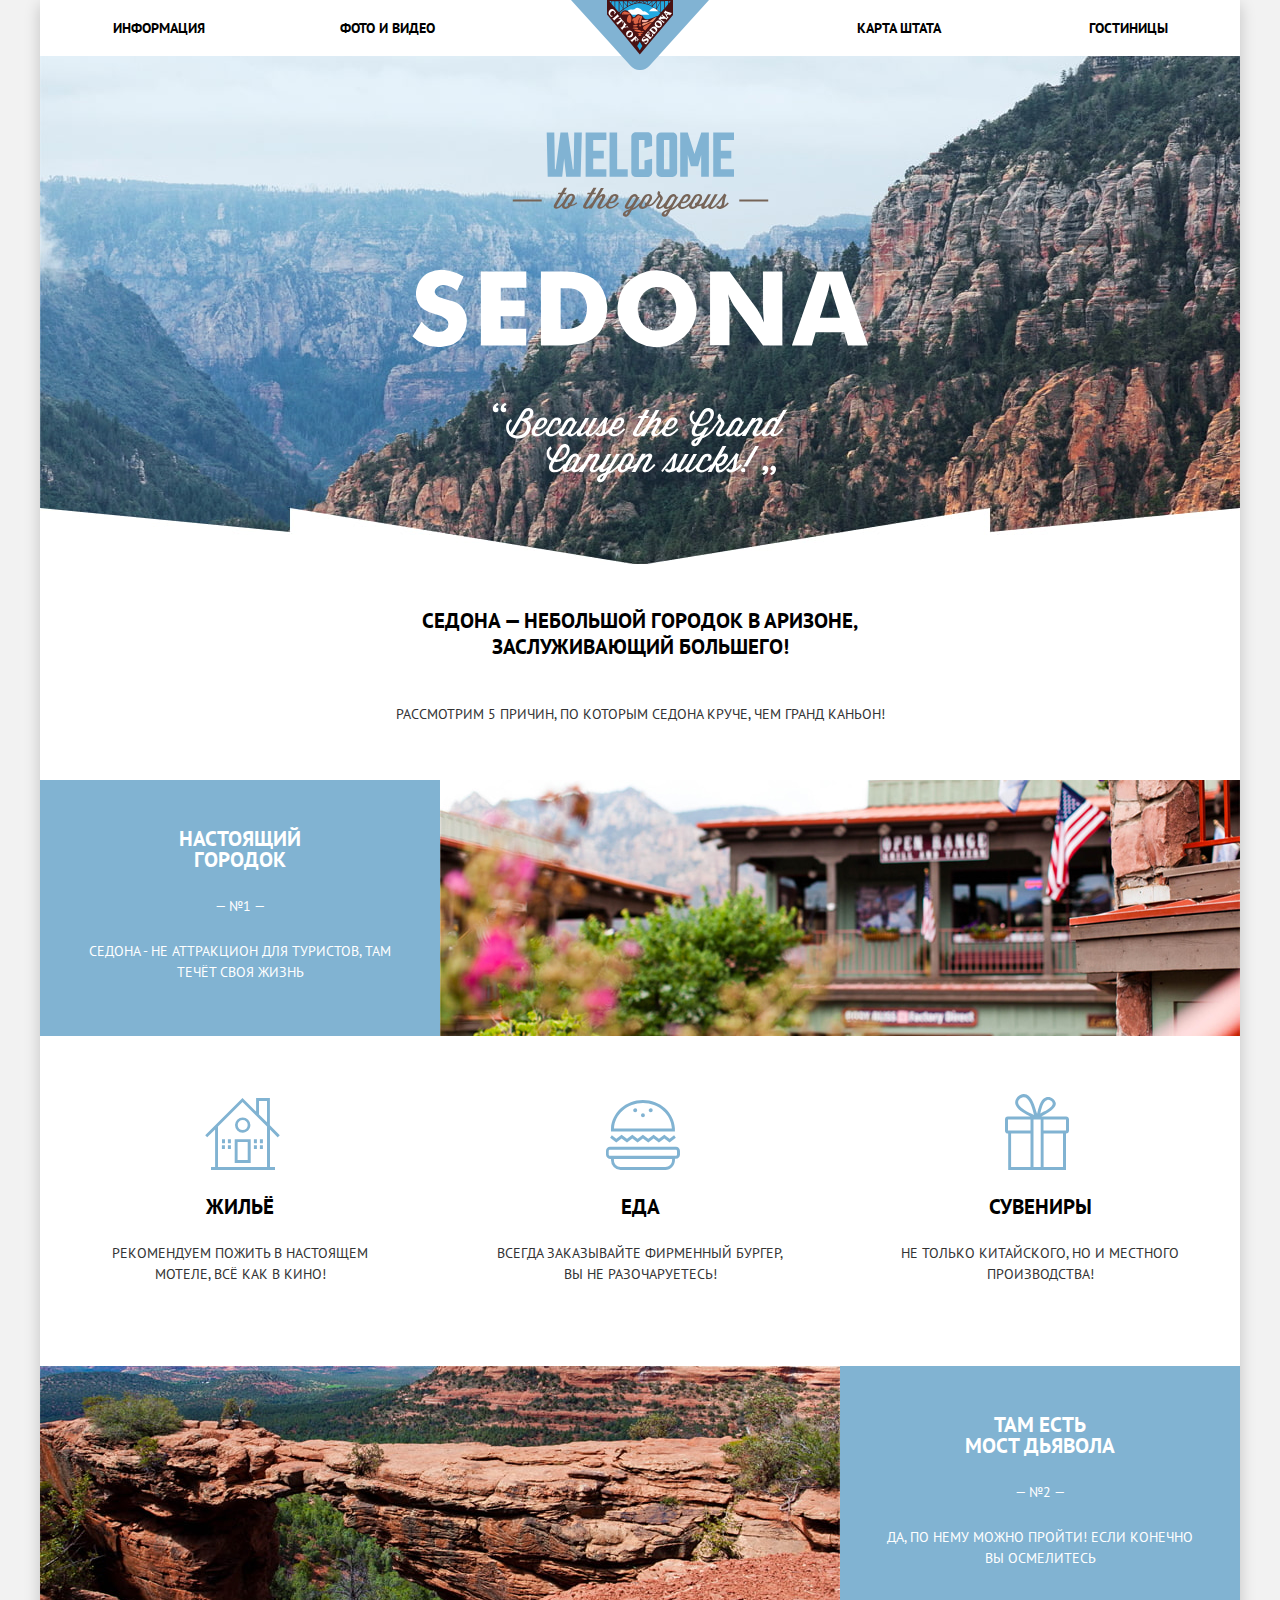
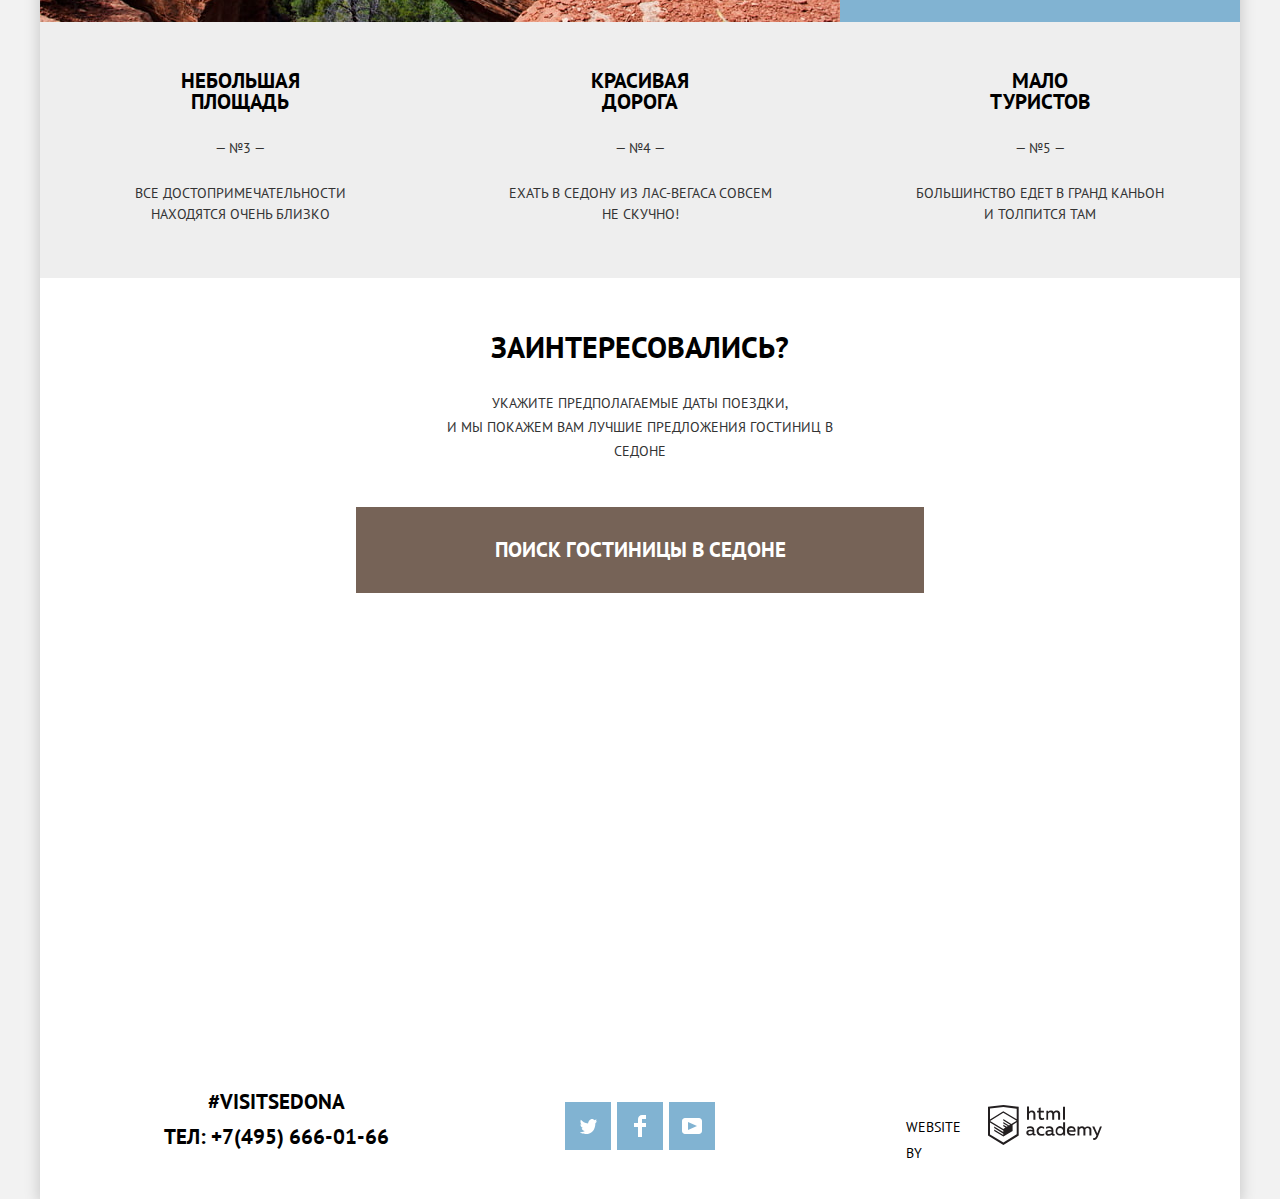
==== commit 8963ecda: "карта" ====
--- a/index.html
+++ b/index.html
@@ -87,11 +87,15 @@
         </ol>
       </section>
       <section class="search-hotels">
+        <div class="search-hotels-container">
         <h2 class="visually-hidden">Раздел поиска гостиниц</h2>
         <p class="question">Заинтересовались?</p>
         <p>Укажите предполагаемые даты поездки, и&nbsp;мы&nbsp;покажем&nbsp;вам&nbsp;лучшие предложения гостиниц в
           Cедоне</p>
+
         <button class="button button-2 open-form-button" type="button">Поиск гостиницы в Седоне</button>
+        </div>
+
         <div class="search-form-wrapper">
           <form class="search-form search-form-show" action="https://echo.htmlacademy.ru" method="get">
             <p class="search-item search-item-date">
@@ -152,6 +156,7 @@
                 </svg>
               </button>
             </p>
+
             <div class="search-item-wrapper">
               <p class="search-item search-item-number search-item-adult">
                 <label for="number-adult">Взрослые:</label>
@@ -184,14 +189,14 @@
             </button>
           </form>
         </div>
+
       </section>
       <section class="map">
         <h2 class="visually-hidden">Как до нас добраться</h2>
-        <!--<iframe
-          src="https://www.google.com/maps/embed?pb=!1m28!1m12!1m3!1d419050.5465456137!2d-112.0026878763608!3d34.86043849989765!2m3!1f0!2f0!3f0!3m2!1i1024!2i768!4f13.1!4m13!3e0!4m5!1s0x872da132f942b00d%3A0x5548c523fa6c8efd!2z0KHQtdC00L7QvdCwLCDQkNGA0LjQt9C-0L3QsCA4NjMzNiwg0KHQqNCQ!3m2!1d34.8697395!2d-111.7609896!4m5!1s0x872da132f942b00d%3A0x5548c523fa6c8efd!2z0KHQtdC00L7QvdCwLCDQkNGA0LjQt9C-0L3QsCA4NjMzNiwg0KHQqNCQ!3m2!1d34.8697395!2d-111.7609896!5e0!3m2!1sru!2sru!4v1593999449042!5m2!1sru!2sru"
-          width="1200" height="593" title="карта проезда в Седону">
-        </iframe>-->
+        <iframe src="https://www.google.com/maps/embed?pb=!1m28!1m12!1m3!1d421107.16014274146!2d-112.00303249214852!3d34.454694162690366!2m3!1f0!2f0!3f0!3m2!1i1024!2i768!4f13.1!4m13!3e0!4m5!1s0x872da132f942b00d%3A0x5548c523fa6c8efd!2z0KHQtdC00L7QvdCwLCDQkNGA0LjQt9C-0L3QsCA4NjMzNiwg0KHQqNCQ!3m2!1d34.8697395!2d-111.7609896!4m5!1s0x872da132f942b00d%3A0x5548c523fa6c8efd!2z0KHQtdC00L7QvdCwLCDQkNGA0LjQt9C-0L3QsCA4NjMzNiwg0KHQqNCQ!3m2!1d34.8697395!2d-111.7609896!5e0!3m2!1sru!2sru!4v1594368966553!5m2!1sru!2sru" width="1200" height="593" name="карта проезда в Седону" tabindex="0">
+        </iframe>
         <img class="map-image" src="img/map.jpg" width="1199" height="593" alt="карта проезда в Седону">
+
       </section>
     </main>
 
--- a/css/style.css
+++ b/css/style.css
@@ -173,7 +173,6 @@
 .introduction {
   text-align: center;
   margin-bottom: 41px;
-
 }
 
 .introduction-picture {
@@ -184,7 +183,6 @@
   background-image: url("../img/mountain-landscape.jpg");
   background-position: center bottom;
   background-size: cover;
-
 }
 
 .introduction-picture img {
@@ -210,6 +208,9 @@
   font-size: 14px;
   line-height: 21px;
   font-weight: 400;
+  position: relative;
+  z-index: 10;
+  overflow: hidden;
 }
 
 .features-list {
@@ -379,9 +380,17 @@
 .search-hotels {
   padding-left: 300px;
   padding-right: 300px;
-  padding-top: 20px;
+
   line-height: 24px;
   text-align: center;
+}
+
+.search-hotels-container {
+  padding-top: 20px;
+  background-color: var(--white);
+  position: relative;
+  z-index: 10;
+  overflow: hidden;
 }
 
 .question {
@@ -458,6 +467,28 @@
 .social-button:-moz-focusring {
   outline: thin dotted var(--theme-color);
   outline-offset: 1px;
+}
+
+/* Modal form*/
+
+.search-form-close {
+  display: none;
+}
+
+.search-form-show {
+  display: block;
+  animation: smooth 1.9s ease-in-out;
+}
+
+.search-form-error {
+  animation: shake 0.6s;
+}
+
+.error-message {
+  left: 181px;
+  bottom: 340px;
+  position: absolute;
+  color: var(--background-map);
 }
 
 /* Search-form */
@@ -484,6 +515,7 @@
   background-color: var(--white);
   right: 16px;
   top: 0;
+  z-index: 3;
 }
 
 .search-item {
@@ -547,7 +579,6 @@
   border: 2px solid var(--border);
 }
 
-
 .search-item input::-ms-input-placeholder {
   color: var(--black);
 }
@@ -644,28 +675,6 @@
   color: var(--theme-color);
 }
 
-/* Modal form*/
-
-.search-form-close {
-  display: none;
-}
-
-.search-form-show {
-  display: block;
-  /*animation: bounce 1.9s;*/
-}
-
-.search-form-error {
-  animation: shake 0.6s;
-}
-
-.error-message {
-  left: 181px;
-  bottom: 340px;
-  position: absolute;
-  color: var(--background-map);
-}
-
 /* Map */
 
 .map {
@@ -679,15 +688,25 @@
   height: 593px;
   text-align: center;
   margin: 0;
-  /*margin-top: -594px;*/
+  margin-top: -593px;
   padding: 0;
   background-color: var(--background-map);
+  position: absolute;
+  top: 0;
+  left: 0;
+  line-height: 0;
+  z-index: 1;
 }
 
 .map iframe {
+  padding: 0;
+  margin: 0;
+  line-height: 0;
   width: 1200px;
-  height: 594px;
-  border: 0;
+  height: 593px;
+  position: relative;
+  z-index: 2;
+  border: none;
 }
 
 /* Footer */
@@ -700,7 +719,7 @@
   line-height: 26px;
   color: var(--black);
   background-color: var(--footer);
-  z-index: 3;
+  z-index: 2;
 }
 
 .footer-contacts {
@@ -774,7 +793,6 @@
 
 .social-button:active {
   background-color: var(--button-1-active);
-
 }
 
 .social-button:active path {
@@ -1062,9 +1080,6 @@
 
 .toggle:hover,
 .toggle:focus {
-  /*bottom: 1px;
-  right: 2px;
-  border: 9px solid var(--white);*/
   transform: scale(1.3)
 }
 
@@ -1107,7 +1122,6 @@
   font-size: 21px;
   line-height: 26px;
   font-weight: 700;
-  /*width: 135px;*/
 }
 
 .sorting-text {
@@ -1207,10 +1221,10 @@
 }
 
 /* Catalog */
+
 .catalog {
   margin: 0;
   padding: 0;
-
 }
 
 .catalog-list {
@@ -1218,7 +1232,6 @@
   padding: 0;
   list-style: none;
   display: grid;
-
 }
 
 .catalog-item {
@@ -1341,27 +1354,14 @@
   background-color: var(--background-other);
 }
 
-
 /* Animations */
-/*
-@keyframes bounce {
+
+@keyframes smooth {
   0% {
-    transform: translateY(-2000px);
+    transform: translateY(-395px);
   }
-
-  70% {
-    transform: translateY(30px);
-  }
-
-  90% {
-    transform: translateY(-10px);
-  }
-
-  100% {
-    transform: translateY(0);
-  }
-}
-*/
+}
+
 
 @keyframes shake {
   0%,
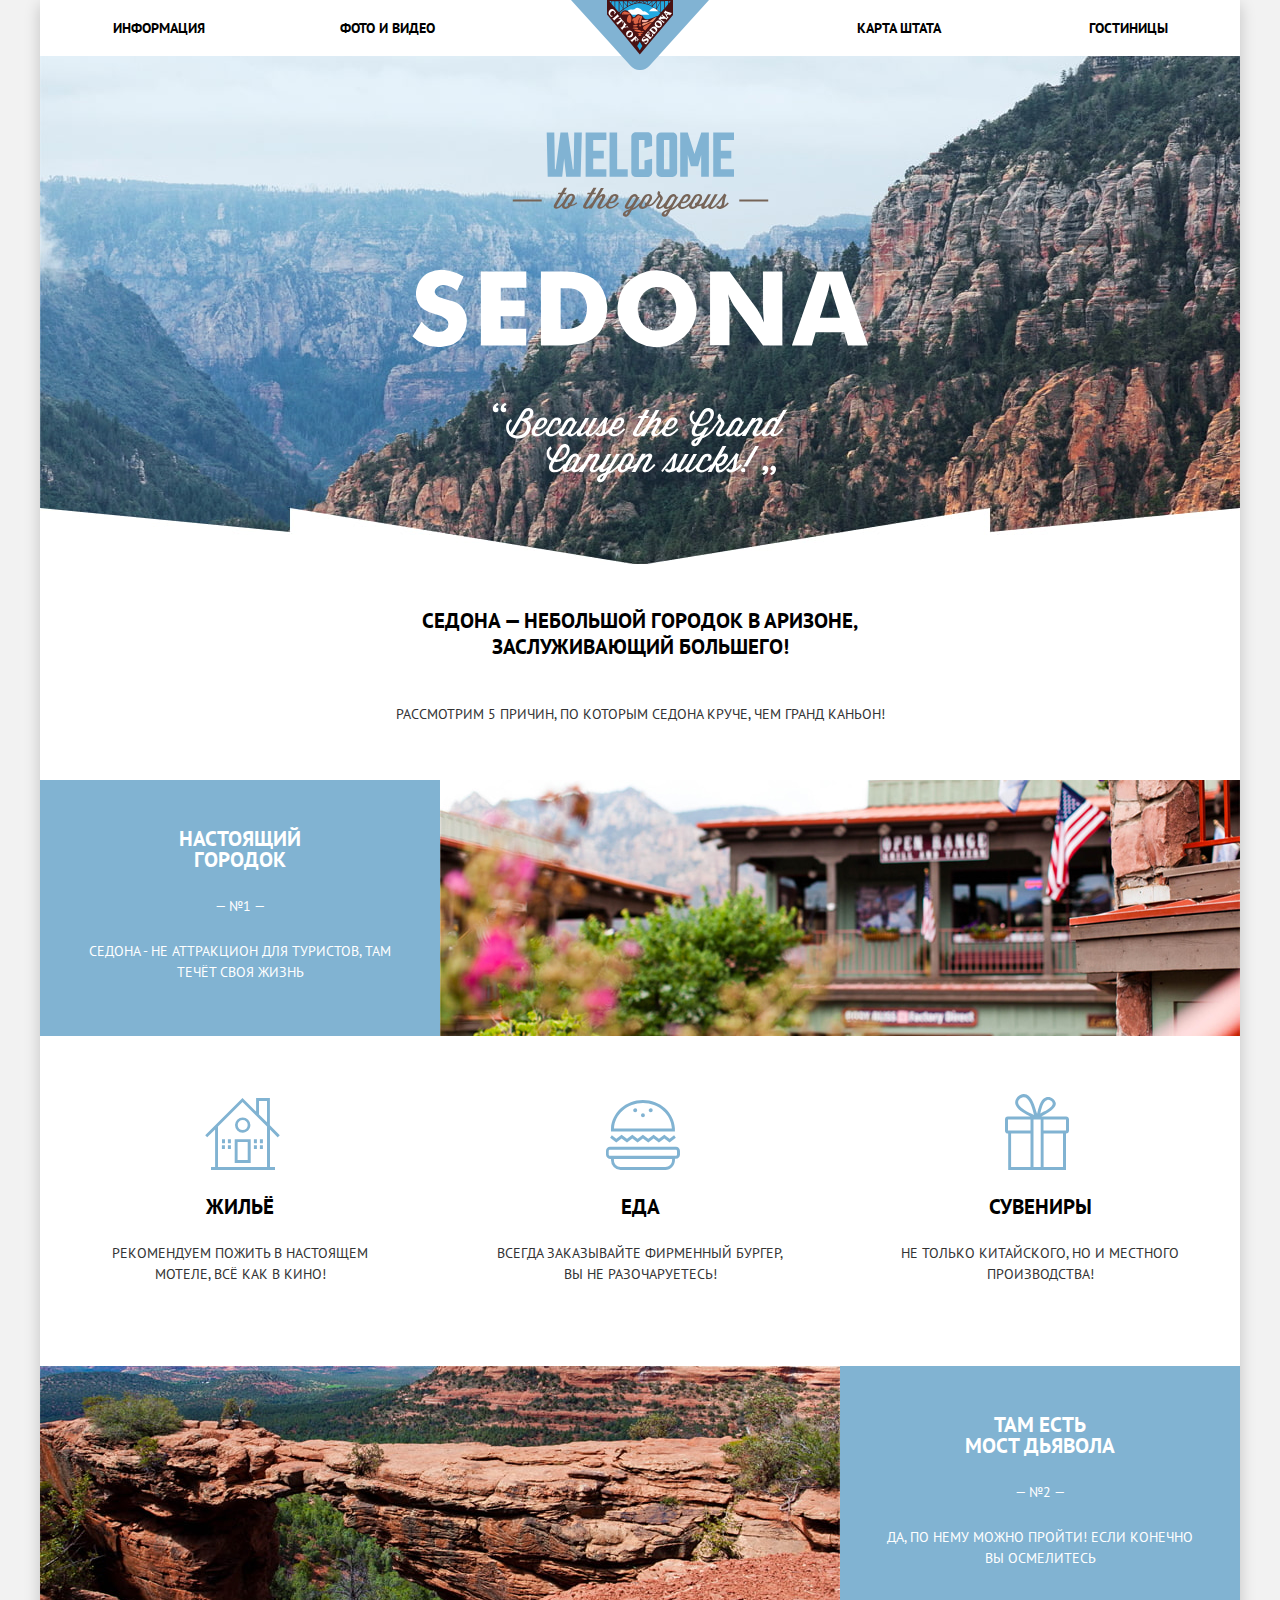
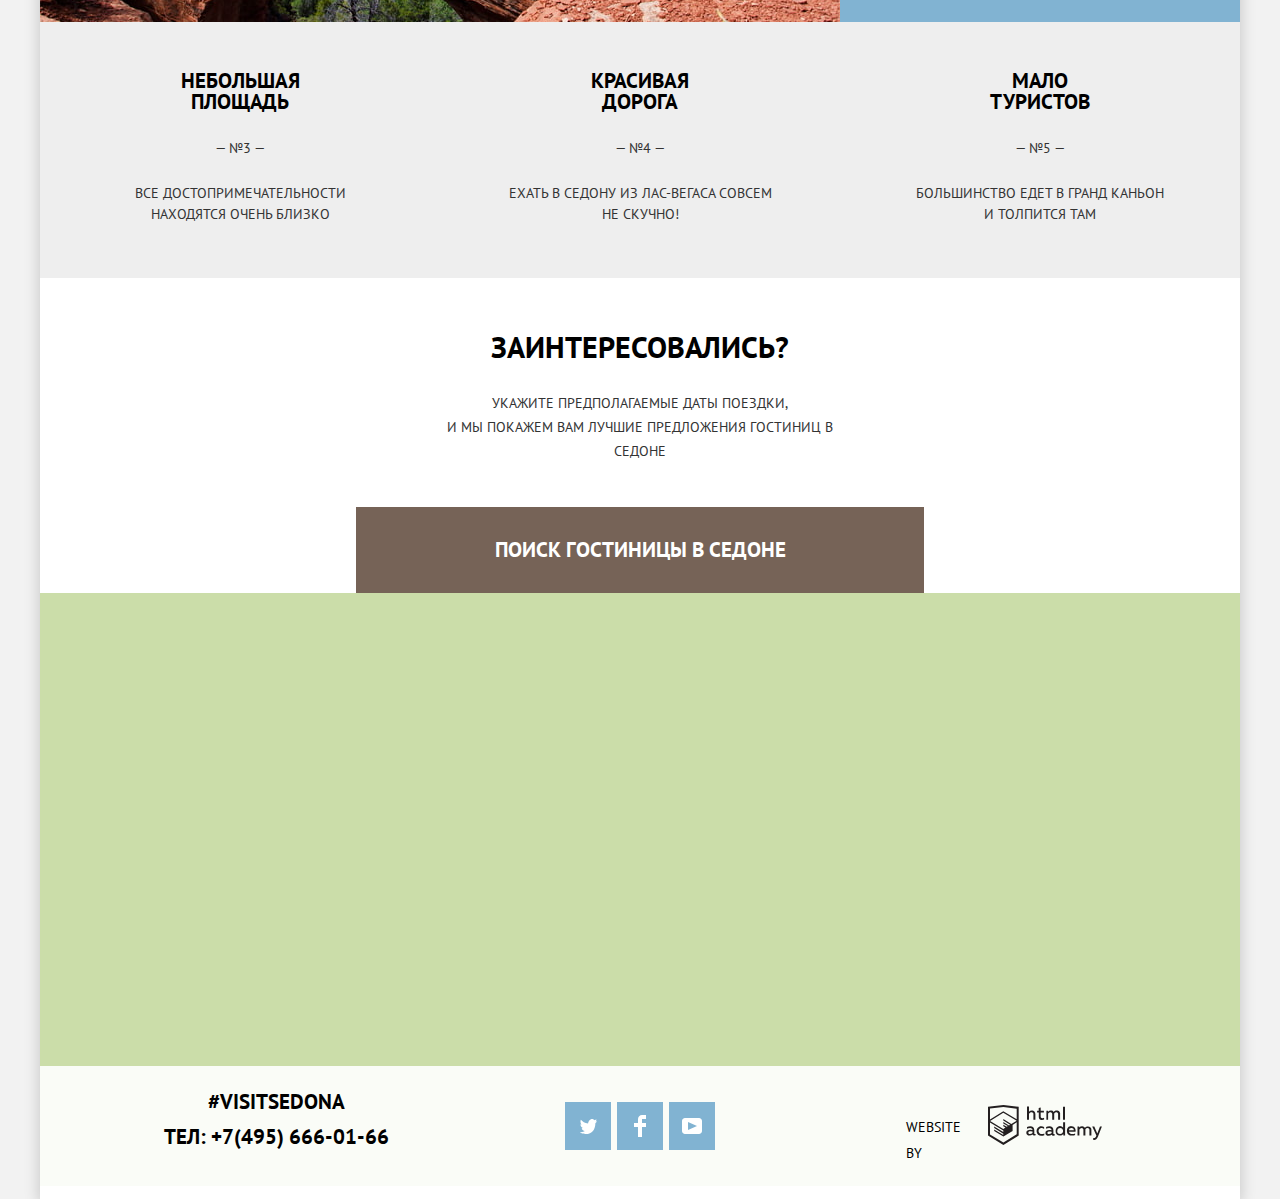
==== commit 402728e3: "правки по комментариям (карта)" ====
--- a/index.html
+++ b/index.html
@@ -88,14 +88,12 @@
       </section>
       <section class="search-hotels">
         <div class="search-hotels-container">
-        <h2 class="visually-hidden">Раздел поиска гостиниц</h2>
-        <p class="question">Заинтересовались?</p>
-        <p>Укажите предполагаемые даты поездки, и&nbsp;мы&nbsp;покажем&nbsp;вам&nbsp;лучшие предложения гостиниц в
-          Cедоне</p>
-
-        <button class="button button-2 open-form-button" type="button">Поиск гостиницы в Седоне</button>
+          <h2 class="visually-hidden">Раздел поиска гостиниц</h2>
+          <p class="question">Заинтересовались?</p>
+          <p>Укажите предполагаемые даты поездки, и&nbsp;мы&nbsp;покажем&nbsp;вам&nbsp;лучшие предложения гостиниц в
+            Cедоне</p>
+          <button class="button button-2 open-form-button" type="button">Поиск гостиницы в Седоне</button>
         </div>
-
         <div class="search-form-wrapper">
           <form class="search-form search-form-show" action="https://echo.htmlacademy.ru" method="get">
             <p class="search-item search-item-date">
@@ -156,7 +154,6 @@
                 </svg>
               </button>
             </p>
-
             <div class="search-item-wrapper">
               <p class="search-item search-item-number search-item-adult">
                 <label for="number-adult">Взрослые:</label>
@@ -177,7 +174,8 @@
                         aria-label="уменьшить количество детей">
                   <span>−</span>
                 </button>
-                <input class="number-children-input" id="number-children" type="number" name="number-children" placeholder="0"
+                <input class="number-children-input" id="number-children" type="number" name="number-children"
+                       placeholder="0"
                        aria-label="поле для ввода количества детей">
                 <button class="button-form-decor number-button button-decor-plus" type="button"
                         aria-label="увеличить количество детей">
@@ -189,14 +187,14 @@
             </button>
           </form>
         </div>
-
       </section>
       <section class="map">
         <h2 class="visually-hidden">Как до нас добраться</h2>
-        <iframe src="https://www.google.com/maps/embed?pb=!1m28!1m12!1m3!1d421107.16014274146!2d-112.00303249214852!3d34.454694162690366!2m3!1f0!2f0!3f0!3m2!1i1024!2i768!4f13.1!4m13!3e0!4m5!1s0x872da132f942b00d%3A0x5548c523fa6c8efd!2z0KHQtdC00L7QvdCwLCDQkNGA0LjQt9C-0L3QsCA4NjMzNiwg0KHQqNCQ!3m2!1d34.8697395!2d-111.7609896!4m5!1s0x872da132f942b00d%3A0x5548c523fa6c8efd!2z0KHQtdC00L7QvdCwLCDQkNGA0LjQt9C-0L3QsCA4NjMzNiwg0KHQqNCQ!3m2!1d34.8697395!2d-111.7609896!5e0!3m2!1sru!2sru!4v1594368966553!5m2!1sru!2sru" width="1200" height="593" name="карта проезда в Седону" tabindex="0">
+        <iframe
+          src="https://www.google.com/maps/embed?pb=!1m28!1m12!1m3!1d421107.16014274146!2d-112.00303249214852!3d34.454694162690366!2m3!1f0!2f0!3f0!3m2!1i1024!2i768!4f13.1!4m13!3e0!4m5!1s0x872da132f942b00d%3A0x5548c523fa6c8efd!2z0KHQtdC00L7QvdCwLCDQkNGA0LjQt9C-0L3QsCA4NjMzNiwg0KHQqNCQ!3m2!1d34.8697395!2d-111.7609896!4m5!1s0x872da132f942b00d%3A0x5548c523fa6c8efd!2z0KHQtdC00L7QvdCwLCDQkNGA0LjQt9C-0L3QsCA4NjMzNiwg0KHQqNCQ!3m2!1d34.8697395!2d-111.7609896!5e0!3m2!1sru!2sru!4v1594368966553!5m2!1sru!2sru"
+          width="1200" height="593" name="карта проезда в Седону" tabindex="0">
         </iframe>
         <img class="map-image" src="img/map.jpg" width="1199" height="593" alt="карта проезда в Седону">
-
       </section>
     </main>
 
@@ -212,7 +210,7 @@
       <section class="footer-social">
         <h2 class="visually-hidden">Мы в соцсетях</h2>
         <ul class="footer-social-list">
-          <li>
+          <li class="footer-social-item">
             <a class="social-button" href="https://twitter.com/">
               <span class="visually-hidden">Седона в Твиттере</span>
               <svg width="17" height="17" viewBox="0 0 17 17" fill="none" xmlns="http://www.w3.org/2000/svg">
@@ -227,7 +225,7 @@
               </svg>
             </a>
           </li>
-          <li>
+          <li class="footer-social-item">
             <a class="social-button" href="https://www.facebook.com/">
               <span class="visually-hidden">Седона в Фейсбуке</span>
               <svg width="12" height="22" viewBox="0 0 12 22" fill="none" xmlns="http://www.w3.org/2000/svg">
@@ -235,7 +233,7 @@
               </svg>
             </a>
           </li>
-          <li>
+          <li class="footer-social-item">
             <a class="social-button" href="https://www.youtube.com/">
               <span class="visually-hidden">Седона в Ютьюбе</span>
               <svg width="20" height="16" viewBox="0 0 20 16" fill="none" xmlns="http://www.w3.org/2000/svg">
--- a/css/style.css
+++ b/css/style.css
@@ -30,8 +30,8 @@
   --button-1-active: #5496BD; /*button-1-active, socials-icon-active*/
   --theme-color: #81B3D2;
   /*button-1-standard, socials-icon-standard, stars, background hotels, menu-link-hover,
-                        sorting-link-active-hover, sorting-icon-active, card-link-hover, form-icon-active
-                        html-academy-hover*/
+                         sorting-link-active-hover, sorting-icon-active, card-link-hover, form-icon-active
+                         html-academy-hover*/
   --black: #000000; /*big text, sorting-icon-hover, card-link-standard, form-icon-hover*/
   --sorting-link: rgba(0, 0, 0, 0.3); /*sorting-link*/
 }
@@ -72,8 +72,8 @@
   width: 1px;
   height: 1px;
   margin: -1px;
+  padding: 0;
   border: 0;
-  padding: 0;
   white-space: nowrap;
   clip-path: inset(100%);
   clip: rect(0 0 0 0);
@@ -81,22 +81,22 @@
 }
 
 .header {
+  position: relative;
   width: 100%;
   margin-bottom: 15px;
   padding-top: 15px;
-  position: relative;
 }
 
 /* Grid */
 
 .wrapper {
-  width: 1200px;
-  min-height: 100vh;
-  background-color: var(--white);
-  margin: 0 auto;
   display: grid;
   grid-template-rows: min-content 1fr min-content;
   align-content: start;
+  width: 1200px;
+  min-height: 100vh;
+  margin: 0 auto;
+  background-color: var(--white);
   box-shadow: 0 5px 15px var(--box-shadow-all);
 }
 
@@ -105,8 +105,8 @@
 .header-logo {
   position: absolute;
   top: 0;
+  right: 50%;
   left: 50%;
-  right: 50%;
   width: 138px;
   height: 70px;
   margin-left: -69px;
@@ -125,9 +125,9 @@
 .navigation-list {
   display: flex;
   flex-wrap: wrap;
+  margin: 0;
+  padding: 0;
   list-style: none;
-  margin: 0;
-  padding: 0;
 }
 
 .navigation-list li {
@@ -139,8 +139,8 @@
 }
 
 .navigation-list li:nth-child(4n+2) {
+  margin-right: auto;
   text-align: left;
-  margin-right: auto;
 }
 
 .navigation-list li:nth-child(4n+3) {
@@ -171,8 +171,8 @@
 /* Introduction */
 
 .introduction {
+  margin-bottom: 41px;
   text-align: center;
-  margin-bottom: 41px;
 }
 
 .introduction-picture {
@@ -187,29 +187,29 @@
 
 .introduction-picture img {
   display: block;
+  vertical-align: middle;
   width: 457px;
   height: 351px;
   margin: 0 auto;
-  vertical-align: middle;
 }
 
 .introduction p {
+  margin: 0 365px;
   font-size: 21px;
   line-height: 26px;
   font-weight: 700;
   color: var(--black);
-  margin: 0 365px;
 }
 
 /* Features */
 
 .features {
+  position: relative;
+  z-index: 10;
   text-align: center;
   font-size: 14px;
   line-height: 21px;
   font-weight: 400;
-  position: relative;
-  z-index: 10;
   overflow: hidden;
 }
 
@@ -223,8 +223,7 @@
 }
 
 .features h2 {
-  margin: 0;
-  margin-bottom: 53px;
+  margin: 0 0 53px 0;
   font-size: inherit;
   line-height: 26px;
   font-weight: inherit;
@@ -232,8 +231,7 @@
 
 .feature-item h3,
 .feature-item h4 {
-  margin: 0;
-  margin-bottom: 26px;
+  margin: 0 0 26px 0;
   padding-right: 70px;
   padding-left: 70px;
   font-size: 21px;
@@ -300,8 +298,7 @@
 }
 
 .feature-item span {
-  margin: 0;
-  margin-bottom: 24px;
+  margin: 0 0 24px 0;
 }
 
 .feature-text {
@@ -315,10 +312,9 @@
   justify-content: space-around;
   min-height: 256px;
   margin: 0;
-  padding: 0;
-  padding-top: 160px;
+  padding: 160px 0 0 0;
+  background-color: var(--white);
   list-style: none;
-  background-color: var(--white);
 }
 
 .list-extra-item {
@@ -380,25 +376,24 @@
 .search-hotels {
   padding-left: 300px;
   padding-right: 300px;
-
   line-height: 24px;
   text-align: center;
 }
 
 .search-hotels-container {
+  position: relative;
+  z-index: 10;
   padding-top: 20px;
   background-color: var(--white);
-  position: relative;
-  z-index: 10;
   overflow: hidden;
 }
 
 .question {
   margin-bottom: 25px;
   font-size: 30px;
+  line-height: 38px;
   font-weight: 700;
   color: var(--black);
-  line-height: 38px;
 }
 
 .question + p {
@@ -423,10 +418,10 @@
 .button {
   display: inline-block;
   font-weight: 700;
+  text-transform: uppercase;
   text-align: center;
+  vertical-align: middle;
   color: var(--white);
-  vertical-align: middle;
-  text-transform: uppercase;
   border: none;
   cursor: pointer;
 }
@@ -469,7 +464,7 @@
   outline-offset: 1px;
 }
 
-/* Modal form*/
+/* Modal Search-form*/
 
 .search-form-close {
   display: none;
@@ -485,45 +480,41 @@
 }
 
 .error-message {
+  position: absolute;
+  bottom: 340px;
   left: 181px;
-  bottom: 340px;
+  color: var(--background-map);
+}
+
+/* Search-form */
+
+.search-form-wrapper {
+  position: relative;
+  width: 100%;
+}
+
+.search-form {
   position: absolute;
-  color: var(--background-map);
-}
-
-/* Search-form */
-
-.search-form-wrapper {
-  width: 100%;
-  position: relative;
-}
-
-.search-form {
+  top: 0;
+  right: 16px;
+  z-index: 3;
+  width: 568px;
   margin: 0 auto;
-  padding-top: 54px;
-  padding-right: 55px;
-  padding-bottom: 55px;
-  padding-left: 55px;
-  width: 568px;
+  padding: 54px 55px 55px;
   font-size: 14px;
   line-height: 26px;
   font-weight: 700;
-  color: var(--black);
+  text-align: left;
+  color: var(--black);
+  background-color: var(--white);
   box-shadow: 0 7px 15px var(--box-shadow-form);
-  text-align: left;
-  position: absolute;
-  background-color: var(--white);
-  right: 16px;
-  top: 0;
-  z-index: 3;
 }
 
 .search-item {
-  margin: 0;
-  margin-bottom: 30px;
   position: relative;
   display: flex;
   justify-content: space-between;
+  margin: 0 0 30px;
 }
 
 .search-item-adult {
@@ -542,10 +533,9 @@
 
 .search-item input {
   margin: 0;
-  padding: 4px 12px 4px 11px;
-  font-weight: 700;
   font-size: inherit;
   line-height: inherit;
+  font-weight: 700;
   text-transform: inherit;
   background-color: var(--background-other);
   border: 2px solid transparent;
@@ -559,10 +549,12 @@
 
 .search-item-date input {
   width: 346px;
+  padding: 4px 40px 4px 11px;
 }
 
 .search-item-number input {
   width: 114px;
+  padding: 4px 40px 4px 40px;
   text-align: center;
 }
 
@@ -584,12 +576,23 @@
 }
 
 .search-item input::-moz-placeholder {
+  color: var(--black);
   opacity: 1;
-  color: var(--black);
 }
 
 .search-item input::placeholder {
   color: var(--black);
+}
+
+.search-item-number input[type="number"]::-webkit-outer-spin-button,
+.search-item-number input[type="number"]::-webkit-inner-spin-button {
+  -webkit-appearance: none;
+  appearance: none;
+  margin: 0;
+}
+
+.search-item-number input[type="number"] {
+  -moz-appearance: textfield;
 }
 
 .search-button {
@@ -599,19 +602,19 @@
 }
 
 .button-form-decor {
+  position: absolute;
   width: 38px;
   height: 38px;
   margin: 0;
   padding: 0;
-  position: absolute;
   border: none;
   cursor: pointer;
 }
 
 .button-decor-calendar {
-  padding: 4px 0 0 0;
   top: 0;
   right: 0;
+  padding: 4px 0 0 0;
   background-color: transparent;
 }
 
@@ -632,12 +635,12 @@
   margin: 0;
   padding: 0;
   font-weight: 700;
+  text-transform: uppercase;
   text-align: center;
   vertical-align: middle;
-  text-transform: uppercase;
-  border: none;
   color: var(--form-icon);
   background-color: transparent;
+  border: none;
 }
 
 .number-button span {
@@ -678,40 +681,40 @@
 /* Map */
 
 .map {
-  margin: 0;
-  margin-bottom: -126px;
+  position: relative;
+  margin: 0 0 -126px;
   padding: 0;
 }
 
 .map-image {
-  width: 1200px;
-  height: 593px;
-  text-align: center;
-  margin: 0;
-  margin-top: -593px;
-  padding: 0;
-  background-color: var(--background-map);
   position: absolute;
   top: 0;
   left: 0;
-  line-height: 0;
   z-index: 1;
-}
-
-.map iframe {
-  padding: 0;
-  margin: 0;
-  line-height: 0;
   width: 1200px;
   height: 593px;
+  margin: 0;
+  padding: 0;
+  line-height: 0;
+  text-align: center;
+}
+
+.map iframe {
   position: relative;
   z-index: 2;
+  width: 1200px;
+  height: 593px;
+  margin: 0;
+  padding: 0;
+  line-height: 0;
+  background-color: var(--background-map);
   border: none;
 }
 
 /* Footer */
 
 .footer {
+  z-index: 2;
   display: grid;
   grid-template-columns: 1fr 1fr 1fr;
   justify-content: space-around;
@@ -719,7 +722,6 @@
   line-height: 26px;
   color: var(--black);
   background-color: var(--footer);
-  z-index: 2;
 }
 
 .footer-contacts {
@@ -756,9 +758,9 @@
 
 .footer-social {
   justify-self: center;
-  margin: 0;
-  padding-top: 13px;
   width: 150px;
+  margin: 0;
+
 }
 
 .footer-social-list {
@@ -768,6 +770,10 @@
   margin: 0;
   padding: 0;
   list-style: none;
+}
+
+.footer-social-item {
+  padding-top: 13px;
 }
 
 /* Social button */
@@ -778,8 +784,8 @@
   justify-content: center;
   width: 46px;
   height: 48px;
+  color: var(--white);
   background-color: var(--theme-color);
-  color: var(--white);
 }
 
 .social-button path {
@@ -803,12 +809,11 @@
 
 .footer-copyright {
   justify-self: center;
+  display: flex;
+  align-items: start;
   max-width: 197px;
   margin: 0;
-  padding: 0;
-  padding-top: 15px;
-  display: flex;
-  align-items: start;
+  padding: 15px 0 0;
 }
 
 .footer-copyright-text {
@@ -838,10 +843,7 @@
 
 .filters {
   margin: 0;
-  padding-top: 26px;
-  padding-right: 73px;
-  padding-left: 72px;
-  padding-bottom: 7px;
+  padding: 26px 73px 7px 72px;
   color: var(--white);
   background-color: var(--background-mountain);
   background-image: url("../img/background.jpg");
@@ -850,15 +852,15 @@
 }
 
 .filter {
+  display: flex;
+  flex-wrap: wrap;
   margin: 0;
   padding-bottom: 25px;
-  display: flex;
-  flex-wrap: wrap;
 }
 
 .filter-fieldset {
-  padding: 0;
-  margin: 0;
+  margin: 0;
+  padding: 0;
   border: none;
 }
 
@@ -877,16 +879,14 @@
 }
 
 .filter-list {
-  padding: 0;
-  padding-top: 14px;
-  padding-left: 41px;
-  margin: 0;
+  margin: 0;
+  padding: 14px 0 0 41px;
   list-style: none;
 }
 
 .filter-list-item {
+  position: relative;
   margin-bottom: 25px;
-  position: relative;
 }
 
 .filter-list-item:last-child {
@@ -896,9 +896,9 @@
 .filter-list-item label {
   position: relative;
   display: block;
+  vertical-align: middle;
+  user-select: none;
   cursor: pointer;
-  user-select: none;
-  vertical-align: middle;
 }
 
 .filter-input-checkbox {
@@ -909,8 +909,8 @@
 .filter-input-checkbox:not(:checked) + label::before {
   content: "";
   position: absolute;
+  top: 0;
   left: -40px;
-  top: 0;
   width: 23px;
   height: 23px;
   border: 2px solid var(--white);
@@ -920,8 +920,8 @@
 .filter-input-checkbox:checked + label::before {
   content: "";
   position: absolute;
+  top: 0;
   left: -40px;
-  top: 0;
   width: 27px;
   height: 23px;
   background-image: url("../img/checkbox-on.svg");
@@ -932,8 +932,8 @@
 .filter-input-checkbox:not(:checked):disabled + label::before {
   content: "";
   position: absolute;
+  top: 0;
   left: -40px;
-  top: 0;
   width: 23px;
   height: 23px;
   border: 2px solid var(--checkbox-blocked);
@@ -943,8 +943,8 @@
 .filter-input-checkbox:checked:disabled + label::before {
   content: "";
   position: absolute;
+  top: 0;
   left: -40px;
-  top: 0;
   width: 27px;
   height: 23px;
   background-image: url("../img/checkbox-on-blocked.svg");
@@ -972,10 +972,10 @@
 
 .price-controls {
   position: relative;
+  display: flex;
+  justify-content: space-between;
   margin-bottom: 5px;
   padding: 5px 0 6px 0;
-  display: flex;
-  justify-content: space-between;
   border: 2px solid var(--white);
   border-radius: 2px;
 }
@@ -985,21 +985,22 @@
   position: absolute;
   top: 15px;
   left: 147px;
-  transform: rotate(90deg);
   width: 23px;
   height: 2px;
   background-color: var(--white);
+  transform: rotate(90deg);
 }
 
 .price-wrapper {
   position: relative;
   display: flex;
   justify-content: space-between;
+  padding-right: 4px;
 }
 
 .min-price-wrapper {
+  width: 157px;
   padding-left: 65px;
-  width: 157px;
 }
 
 .max-price-wrapper {
@@ -1020,21 +1021,21 @@
 }
 
 .min-price-wrapper input {
-  width: 70px;
+  width: 67px;
 }
 
 .max-price-wrapper input {
-  width: 78px;
-}
-
-input[type="number"]::-webkit-outer-spin-button,
-input[type="number"]::-webkit-inner-spin-button {
+  width: 75px;
+}
+
+.price-wrapper input[type="number"]::-webkit-outer-spin-button,
+.price-wrapper input[type="number"]::-webkit-inner-spin-button {
   -webkit-appearance: none;
   appearance: none;
   margin: 0;
 }
 
-input[type="number"] {
+.price-wrapper input[type="number"] {
   -moz-appearance: textfield;
 }
 
@@ -1047,7 +1048,7 @@
 .range-controls .scale {
   height: 2px;
   margin-left: 7px;
-  background: var(--scale-text-opacity);
+  background-color: var(--scale-text-opacity);
 }
 
 .range-controls .bar {
@@ -1057,14 +1058,14 @@
 }
 
 .toggle {
-  box-sizing: content-box;
   position: absolute;
   top: 6px;
+  box-sizing: content-box;
   width: 4px;
   height: 4px;
   padding: 0;
+  background-color: var(--range-round);
   border: 7px solid var(--white);
-  background-color: var(--range-round);
   border-radius: 50%;
   box-shadow: 0 2px 1px 0 var(--range-round);
   cursor: pointer;
@@ -1084,11 +1085,11 @@
 }
 
 .filter-button {
-  font-weight: inherit;
   width: 137px;
+  margin: 0 85px;
   padding: 5px 30px 6px 30px;
   line-height: 21px;
-  margin: 0 85px;
+  font-weight: inherit;
   background-color: transparent;
   border: 2px solid var(--white);
   border-radius: 2px;
@@ -1103,12 +1104,11 @@
 /* Sorting*/
 
 .sorting {
-  margin: 0;
-  margin-top: 29px;
+  display: flex;
+  margin: 29px 0 0;
   padding-right: 73px;
   padding-bottom: 31px;
   padding-left: 73px;
-  display: flex;
   font-size: 12px;
   line-height: 18px;
   color: var(--black);
@@ -1117,40 +1117,37 @@
 
 .sorting-results {
   width: 135px;
-  margin: 0;
-  margin-right: 28px;
+  margin: 0 28px 0 0;
   font-size: 21px;
   line-height: 26px;
   font-weight: 700;
 }
 
 .sorting-text {
-  margin: 0;
-  margin-right: 40px;
+  align-self: start;
+  margin: 0 40px 0 0;
   padding-top: 2px;
+}
+
+.sorting-list {
+  margin: 0;
+  padding: 0;
+  list-style: none;
+}
+
+.sorting-categories {
   align-self: start;
-}
-
-.sorting-list {
-  margin: 0;
-  padding: 0;
-  list-style: none;
-}
-
-.sorting-categories {
+  flex-grow: 1;
+  display: flex;
+  flex-wrap: wrap;
+  max-width: 741px;
   margin-right: auto;
   padding-top: 3px;
-  max-width: 741px;
-  align-self: start;
-  flex-grow: 1;
-  display: flex;
-  flex-wrap: wrap;
 }
 
 .sorting-categories li {
-  margin: 0;
-  padding: 0;
-  margin-right: 33px;
+  margin: 0 30px 0 0;
+  padding: 0;
 }
 
 .sorting-categories li:last-child {
@@ -1162,6 +1159,10 @@
   padding: 0;
   color: var(--sorting-link);
   border-bottom: 1px dotted var(--theme-color);
+}
+.sorting-categories-link.current {
+  color: var(--theme-color);
+  border: none;
 }
 
 .sorting-categories-link:hover,
@@ -1174,28 +1175,23 @@
   border: none;
 }
 
-.sorting-categories-link.current {
-  color: var(--theme-color);
-  border: none;
-}
-
 .sorting-controls {
+  position: relative;
   width: 35px;
-  position: relative;
 }
 
 .sorting-controls-item {
+  position: absolute;
   width: 11px;
   height: 10px;
   margin: 0;
   padding: 0;
-  position: absolute;
 }
 
 .sorting-controls-up {
-  transform: rotate(180deg);
   top: 15px;
   left: 0;
+  transform: rotate(180deg);
 }
 
 .sorting-controls-down {
@@ -1228,51 +1224,46 @@
 }
 
 .catalog-list {
+  display: grid;
   margin: 0;
   padding: 0;
   list-style: none;
-  display: grid;
 }
 
 .catalog-item {
   display: flex;
   min-height: 151px;
-  padding-top: 24px;
-  padding-right: 71px;
-  padding-left: 73px;
-  padding-bottom: 30px;
+  padding: 24px 71px 30px 73px;
   border-bottom: 1px solid var(--border);
 }
 
 .catalog-item-image {
-  margin: 0;
-  margin-right: 29px;
+  margin: 0 29px 0 0;
   padding-top: 6px;
   line-height: 20px;
 }
 
 .catalog-item-image img {
+  display: block;
   width: 135px;
   height: 90px;
+  vertical-align: bottom;
   object-fit: contain;
-  display: block;
-  vertical-align: bottom;
 }
 
 .catalog-item-info {
-  width: 288px;
-  margin-right: auto;
   display: flex;
   flex-wrap: wrap;
   justify-content: start;
   align-items: start;
   align-content: start;
+  width: 288px;
+  margin-right: auto;
 }
 
 .catalog-item-info h3 {
   width: 288px;
-  margin: 0;
-  margin-bottom: 6px;
+  margin: 0 0 6px;
   padding: 0;
   font-size: 21px;
   line-height: 26px;
@@ -1286,14 +1277,13 @@
 
 .item-info-wrapper span {
   min-width: 109px;
-  margin: 0;
+  margin: 0 6px 0 0;
+  padding: 0;
+}
+
+.catalog-item-info .button-1 {
+  width: 110px;
   margin-right: 6px;
-  padding: 0;
-}
-
-.catalog-item-info .button-1 {
-  margin-right: 6px;
-  width: 110px;
 }
 
 .catalog-item-info .button-2 {
@@ -1319,17 +1309,16 @@
 }
 
 .wrap-rating {
-  padding-top: 5px;
   display: flex;
   flex-direction: column;
   justify-content: space-between;
+  padding-top: 5px;
 }
 
 .catalog-item-stars {
   height: 17px;
-  margin: 0;
-  padding: 0;
-  margin-left: auto;
+  margin: 0 0 0 auto;
+  padding: 0;
   background-image: url(../img/star.svg);
   background-repeat: space;
 }
@@ -1347,9 +1336,8 @@
 }
 
 .rating {
+  margin: 0 2px 0 0;
   padding: 3px 12px 3px 15px;
-  margin: 0;
-  margin-right: 2px;
   color: var(--rating-text);
   background-color: var(--background-other);
 }
@@ -1361,7 +1349,6 @@
     transform: translateY(-395px);
   }
 }
-
 
 @keyframes shake {
   0%,
